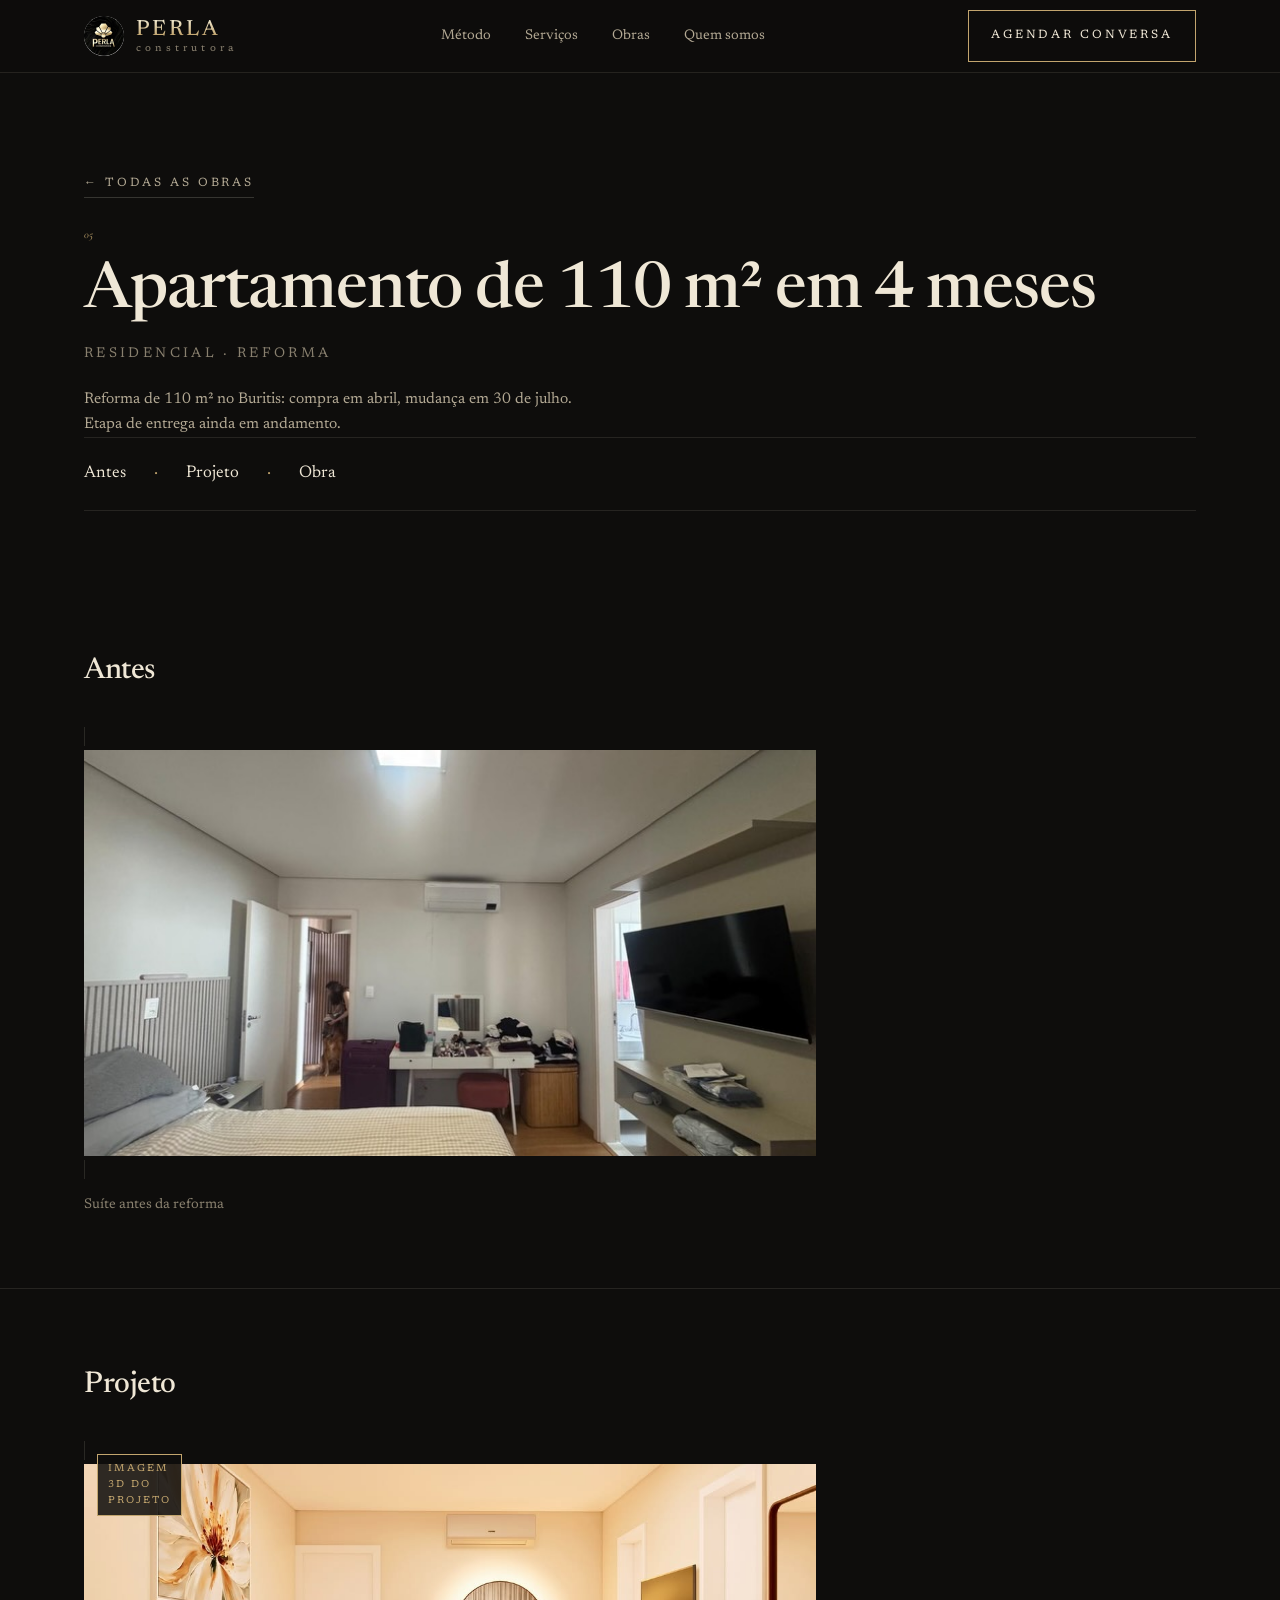
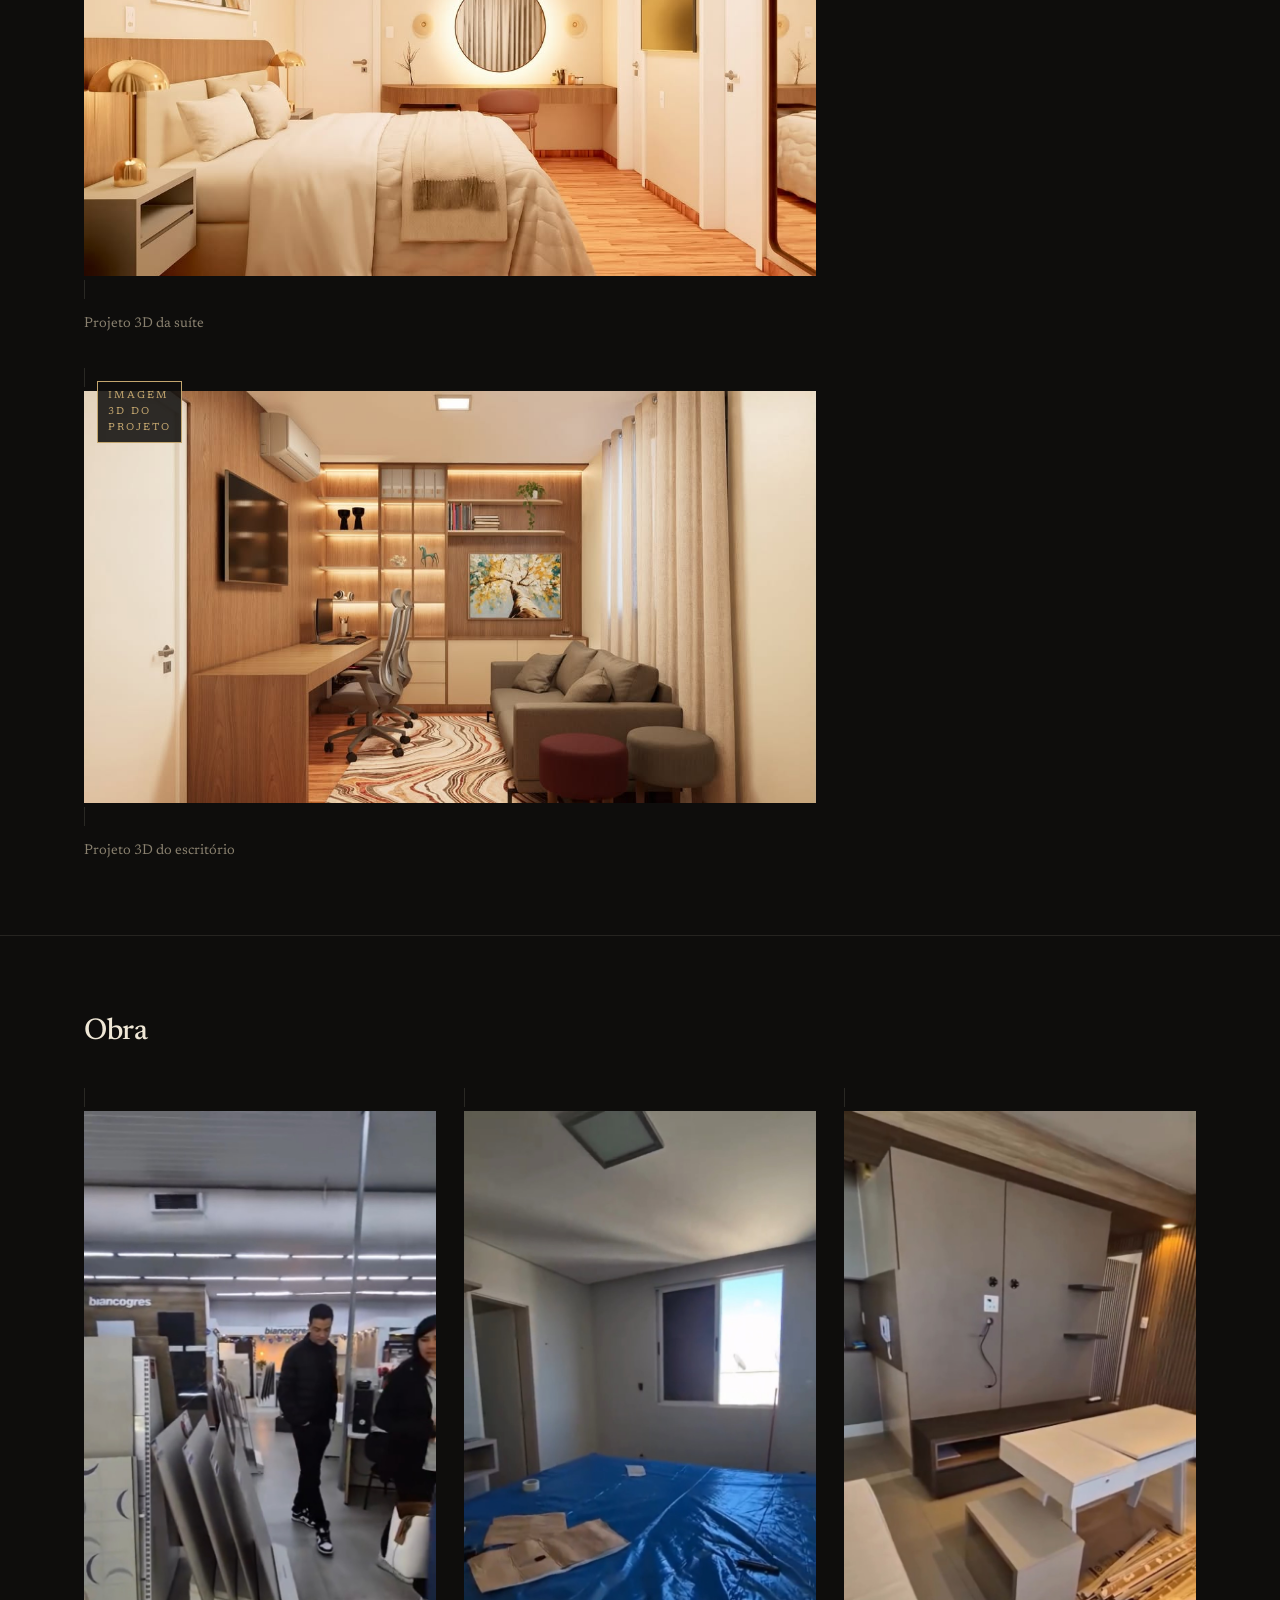
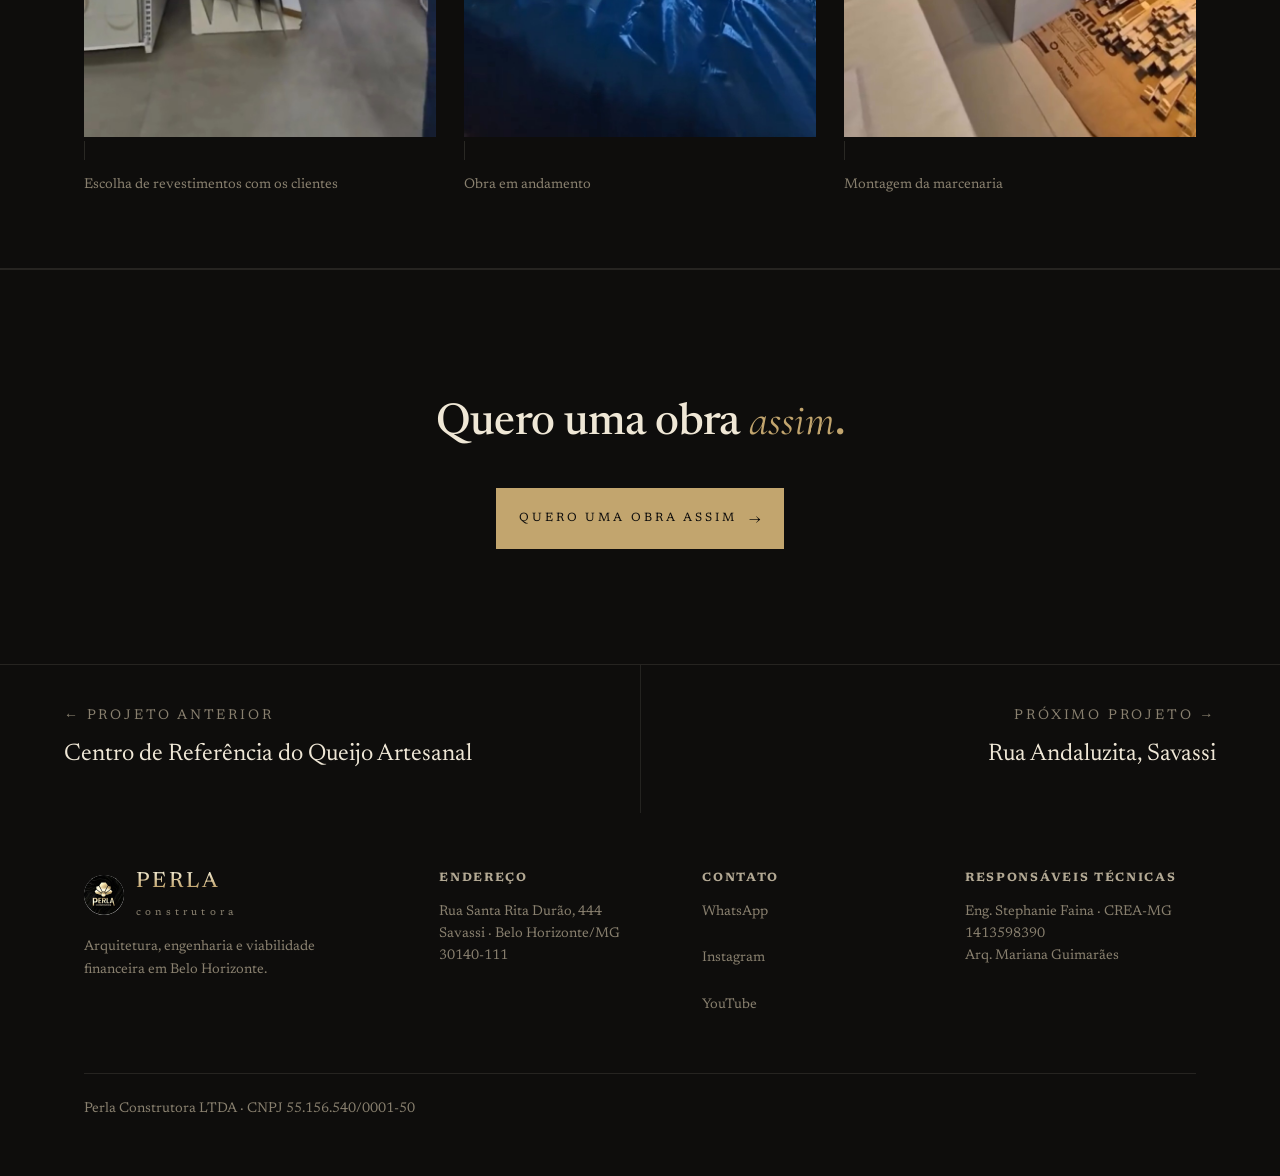
==== obras/apartamento-110m2-buritis/index.html @ 1880effd "Sincroniza páginas de projeto e correção de fotos com o repositório de desenvolvimento Espelho públi" ====
<!doctype html>
<html lang="pt-BR">
<head>
<meta charset="utf-8">
<meta name="viewport" content="width=device-width, initial-scale=1, viewport-fit=cover">
<meta name="robots" content="noindex, nofollow">
<title>Apartamento de 110 m² em 4 meses | Perla Construtora</title>
<meta name="description" content="Reforma de 110 m² no Buritis: compra em abril, mudança em 30 de julho. Etapa de entrega ainda em andamento.">
<meta name="theme-color" content="#0E0D0C">
<link rel="icon" type="image/png" sizes="32x32" href="../../assets/img/brand/favicon-32.png">
<link rel="apple-touch-icon" sizes="180x180" href="../../assets/img/brand/favicon-180.png">
<link rel="preconnect" href="https://fonts.googleapis.com">
<link rel="preconnect" href="https://fonts.gstatic.com" crossorigin>
<link rel="stylesheet" href="https://fonts.googleapis.com/css2?family=Cormorant+Garamond:ital,wght@1,400;1,500&family=Newsreader:ital,opsz,wght@0,6..72,400;0,6..72,500;0,6..72,600;1,6..72,400&display=swap">
<link rel="stylesheet" href="../../assets/css/obra.css">
</head>
<body>
<nav class="nav" aria-label="Principal">
  <div class="shell">
    <a href="../../index.html" class="wordmark" aria-label="Perla Construtora">
      <picture><source srcset="../../assets/img/brand/logo-perla-icon.webp" type="image/webp"><img src="../../assets/img/brand/logo-perla-icon.jpg" alt="Perla Construtora" width="40" height="40" loading="eager"></picture>
      <span class="txt"><b>PERLA</b><span class="sub">construtora</span></span>
    </a>
    <ul>
      <li><a href="../../index.html#metodo">Método</a></li>
      <li><a href="../../index.html#servicos">Serviços</a></li>
      <li><a href="../../index.html#obras">Obras</a></li>
      <li><a href="../../index.html#quem-somos">Quem somos</a></li>
    </ul>
    <a class="btn" href="https://wa.me/5531999203886" target="_blank" rel="noopener">Agendar conversa</a>
    <button class="nav-burger" type="button" aria-expanded="false" aria-controls="nav-mobile" aria-label="Abrir menu"><span></span><span></span><span></span></button>
  </div>
</nav>
<div class="nav-mobile" id="nav-mobile">
  <ul>
    <li><a href="../../index.html#metodo">Método</a></li>
    <li><a href="../../index.html#servicos">Serviços</a></li>
    <li><a href="../../index.html#obras">Obras</a></li>
    <li><a href="../../index.html#quem-somos">Quem somos</a></li>
  </ul>
  <a class="btn solid" href="https://wa.me/5531999203886" target="_blank" rel="noopener">Agendar conversa <span class="arr">→</span></a>
</div>

<header class="obra-topo">
  <div class="shell">
    <a class="link voltar" href="../../index.html#obras">← Todas as obras</a>
    <p class="label dim"><span class="it">05</span></p>
    <h1>Apartamento de 110 m² em 4 meses</h1>
    <span class="t">Residencial · Reforma</span>
    <p class="resumo">Reforma de 110 m² no Buritis: compra em abril, mudança em 30 de julho. Etapa de entrega ainda em andamento.</p>
  </div>
  <div class="shell">
    <nav class="timeline" aria-label="Etapas do projeto">
      <a href="#etapa-antes">Antes</a>
      <span class="dot">·</span>
      <a href="#etapa-projeto">Projeto</a>
      <span class="dot">·</span>
      <a href="#etapa-obra">Obra</a>
    </nav>
  </div>
</header>

<section class="etapa-bloco" id="etapa-antes" data-reveal>
      <div class="shell">
        <h2>Antes</h2>
        <div class="etapa-grid">
        <figure class="h" data-lightbox-index="0">
          <span class="frame"><img src="../../projetos/05-apartamento-110m2-buritis/01-antes-suite-antes-da-reforma.jpg" alt="Apartamento de 110 m² em 4 meses — Suíte antes da reforma" width="720" height="400" loading="lazy"></span>
          <figcaption>Suíte antes da reforma</figcaption>
        </figure>
        </div>
      </div>
    </section>

<section class="etapa-bloco" id="etapa-projeto" data-reveal>
      <div class="shell">
        <h2>Projeto</h2>
        <div class="etapa-grid">
        <figure class="h" data-lightbox-index="1">
          <span class="frame"><span class="selo-3d">Imagem 3D do projeto</span><img src="../../projetos/05-apartamento-110m2-buritis/02-projeto-projeto-3d-da-suite.jpg" alt="Apartamento de 110 m² em 4 meses — Projeto 3D da suíte" width="1080" height="608" loading="eager" fetchpriority="high"></span>
          <figcaption>Projeto 3D da suíte</figcaption>
        </figure>
        <figure class="h" data-lightbox-index="2">
          <span class="frame"><span class="selo-3d">Imagem 3D do projeto</span><img src="../../projetos/05-apartamento-110m2-buritis/03-projeto-projeto-3d-do-escritorio.jpg" alt="Apartamento de 110 m² em 4 meses — Projeto 3D do escritório" width="1080" height="608" loading="lazy"></span>
          <figcaption>Projeto 3D do escritório</figcaption>
        </figure>
        </div>
      </div>
    </section>

<section class="etapa-bloco" id="etapa-obra" data-reveal>
      <div class="shell">
        <h2>Obra</h2>
        <div class="etapa-grid">
        <figure class="v" data-lightbox-index="3">
          <span class="frame"><img src="../../projetos/05-apartamento-110m2-buritis/04-obra-escolha-de-revestimentos-com-os-clientes.jpg" alt="Apartamento de 110 m² em 4 meses — Escolha de revestimentos com os clientes" width="720" height="1280" loading="lazy"></span>
          <figcaption>Escolha de revestimentos com os clientes</figcaption>
        </figure>
        <figure class="v" data-lightbox-index="4">
          <span class="frame"><img src="../../projetos/05-apartamento-110m2-buritis/05-obra-obra-em-andamento.jpg" alt="Apartamento de 110 m² em 4 meses — Obra em andamento" width="720" height="1280" loading="lazy"></span>
          <figcaption>Obra em andamento</figcaption>
        </figure>
        <figure class="v" data-lightbox-index="5">
          <span class="frame"><img src="../../projetos/05-apartamento-110m2-buritis/06-obra-montagem-da-marcenaria.jpg" alt="Apartamento de 110 m² em 4 meses — Montagem da marcenaria" width="720" height="1280" loading="lazy"></span>
          <figcaption>Montagem da marcenaria</figcaption>
        </figure>
        </div>
      </div>
    </section>

<section class="obra-cta">
  <div class="shell" data-reveal>
    <h2>Quero uma obra <span class="it">assim</span><span class="dot">.</span></h2>
    <a class="btn solid" href="https://wa.me/5531999203886" target="_blank" rel="noopener">Quero uma obra assim <span class="arr">→</span></a>
  </div>
</section>

<nav class="obra-prox" aria-label="Outros projetos">
  <a href="../centro-referencia-queijo-artesanal/index.html"><span class="lbl">← Projeto anterior</span><span class="tt">Centro de Referência do Queijo Artesanal</span></a>
  <a href="../rua-andaluzita-savassi/index.html"><span class="lbl">Próximo projeto →</span><span class="tt">Rua Andaluzita, Savassi</span></a>
</nav>

<footer>
  <div class="shell">
    <div><a href="../../index.html" class="wordmark"><picture><source srcset="../../assets/img/brand/logo-perla-icon.webp" type="image/webp"><img src="../../assets/img/brand/logo-perla-icon.jpg" alt="Perla Construtora" width="40" height="40" loading="lazy"></picture><span class="txt"><b>PERLA</b><span class="sub">construtora</span></span></a><p style="margin-top:18px;max-width:30ch">Arquitetura, engenharia e viabilidade financeira em Belo Horizonte.</p></div>
    <div><b>Endereço</b>Rua Santa Rita Durão, 444<br>Savassi · Belo Horizonte/MG<br>30140-111</div>
    <div><b>Contato</b><a href="https://wa.me/5531999203886" target="_blank" rel="noopener">WhatsApp</a><br><a href="https://www.instagram.com/perlaconstrutora/" target="_blank" rel="noopener">Instagram</a><br><a href="https://youtube.com/@perlaconstrutora" target="_blank" rel="noopener">YouTube</a></div>
    <div><b>Responsáveis técnicas</b>Eng. Stephanie Faina · CREA-MG 1413598390<br>Arq. Mariana Guimarães</div>
    <div class="legal"><span>Perla Construtora LTDA · CNPJ 55.156.540/0001-50</span></div>
  </div>
</footer>

<div class="lightbox" id="lightbox" role="dialog" aria-modal="true" aria-label="Galeria em tela cheia">
  <button class="fechar" type="button" aria-label="Fechar">✕</button>
  <button class="seta prev" type="button" aria-label="Foto anterior">‹</button>
  <figure>
    <img id="lightbox-img" alt="">
    <figcaption id="lightbox-caption"><span id="lightbox-legenda"></span><span class="etapa" id="lightbox-etapa"></span></figcaption>
  </figure>
  <button class="seta next" type="button" aria-label="Próxima foto">›</button>
  <div class="contador" id="lightbox-contador"></div>
</div>

<script id="fotos-data" type="application/json">[{"src":"../../projetos/05-apartamento-110m2-buritis/01-antes-suite-antes-da-reforma.jpg","legenda":"Suíte antes da reforma","etapa":"Antes"},{"src":"../../projetos/05-apartamento-110m2-buritis/02-projeto-projeto-3d-da-suite.jpg","legenda":"Projeto 3D da suíte","etapa":"Projeto"},{"src":"../../projetos/05-apartamento-110m2-buritis/03-projeto-projeto-3d-do-escritorio.jpg","legenda":"Projeto 3D do escritório","etapa":"Projeto"},{"src":"../../projetos/05-apartamento-110m2-buritis/04-obra-escolha-de-revestimentos-com-os-clientes.jpg","legenda":"Escolha de revestimentos com os clientes","etapa":"Obra"},{"src":"../../projetos/05-apartamento-110m2-buritis/05-obra-obra-em-andamento.jpg","legenda":"Obra em andamento","etapa":"Obra"},{"src":"../../projetos/05-apartamento-110m2-buritis/06-obra-montagem-da-marcenaria.jpg","legenda":"Montagem da marcenaria","etapa":"Obra"}]</script>
<script>
// Revelação ao rolar — mesmo mecanismo do index.html
if (window.matchMedia('(prefers-reduced-motion: no-preference)').matches && 'IntersectionObserver' in window) {
  var io = new IntersectionObserver(function (entries) {
    entries.forEach(function (entry) {
      if (entry.isIntersecting) { entry.target.classList.add('in'); io.unobserve(entry.target); }
    });
  }, { threshold: 0.1, rootMargin: '0px 0px -8% 0px' });
  document.querySelectorAll('[data-reveal]').forEach(function (el) { io.observe(el); });
} else {
  document.querySelectorAll('[data-reveal]').forEach(function (el) { el.classList.add('in'); });
}
</script>
<script>
// Menu mobile — idêntico ao index.html
(function () {
  var burger = document.querySelector('.nav-burger');
  var panel = document.getElementById('nav-mobile');
  if (!burger || !panel) return;
  function close() { burger.setAttribute('aria-expanded', 'false'); panel.classList.remove('open'); document.body.classList.remove('nav-open'); }
  function open() { burger.setAttribute('aria-expanded', 'true'); panel.classList.add('open'); document.body.classList.add('nav-open'); }
  burger.addEventListener('click', function () { if (panel.classList.contains('open')) close(); else open(); });
  panel.querySelectorAll('a').forEach(function (a) { a.addEventListener('click', close); });
  document.addEventListener('keydown', function (e) { if (e.key === 'Escape') close(); });
  document.addEventListener('click', function (e) { if (panel.classList.contains('open') && !panel.contains(e.target) && e.target !== burger && !burger.contains(e.target)) close(); });
  window.addEventListener('resize', function () { if (window.innerWidth > 900) close(); });
})();
</script>
<script>
// Lightbox — tela cheia, setas + teclado, Esc fecha, contador "n / total", legenda e etapa.
(function () {
  var fotos = JSON.parse(document.getElementById('fotos-data').textContent);
  var lb = document.getElementById('lightbox');
  var img = document.getElementById('lightbox-img');
  var legenda = document.getElementById('lightbox-legenda');
  var etapaEl = document.getElementById('lightbox-etapa');
  var contador = document.getElementById('lightbox-contador');
  var atual = 0;

  function mostrar(i) {
    atual = (i + fotos.length) % fotos.length;
    var f = fotos[atual];
    img.src = f.src;
    img.alt = f.legenda;
    legenda.textContent = f.legenda;
    etapaEl.textContent = f.etapa;
    contador.textContent = (atual + 1) + ' / ' + fotos.length;
  }
  function abrir(i) { mostrar(i); lb.classList.add('open'); document.body.classList.add('nav-open'); }
  function fechar() { lb.classList.remove('open'); document.body.classList.remove('nav-open'); }

  document.querySelectorAll('[data-lightbox-index]').forEach(function (fig) {
    fig.querySelector('img').addEventListener('click', function () {
      abrir(parseInt(fig.getAttribute('data-lightbox-index'), 10));
    });
  });
  lb.querySelector('.fechar').addEventListener('click', fechar);
  lb.querySelector('.prev').addEventListener('click', function () { mostrar(atual - 1); });
  lb.querySelector('.next').addEventListener('click', function () { mostrar(atual + 1); });
  lb.addEventListener('click', function (e) { if (e.target === lb) fechar(); });
  document.addEventListener('keydown', function (e) {
    if (!lb.classList.contains('open')) return;
    if (e.key === 'Escape') fechar();
    if (e.key === 'ArrowLeft') mostrar(atual - 1);
    if (e.key === 'ArrowRight') mostrar(atual + 1);
  });
})();
</script>
</body>
</html>
---- assets/css/obra.css ----
/* ============ SISTEMA PERLA · páginas de projeto (/obras/{slug}) ============ */
/* Tokens e nav/footer/botão são os mesmos do index.html — copiados aqui porque o site não usa
   build step nem CSS compartilhado por import; qualquer mudança de marca no index.html precisa
   ser replicada aqui manualmente (ver CLAUDE.md / PROGRESS.md). */
:root{
  color-scheme: dark;
  --onix:#0E0D0C; --onix-2:#141210;
  --perola:#EFE7D6; --perola-2:#B3A994; --perola-3:#89806F;
  --ouro:#C2A56E; --ouro-deep:#9C8A5E;
  --linha:rgba(239,231,214,.10); --linha-2:rgba(239,231,214,.18);
  --display:"Newsreader", "Iowan Old Style", Georgia, serif;
  --num:"Cormorant Garamond", "Iowan Old Style", Georgia, serif;
  --gutter:clamp(20px,5vw,72px);
  --max:1240px;
  --fs-support:15.5px;
  --fs-meta:14px;
}
*{box-sizing:border-box}
html{scroll-behavior:smooth}
body{margin:0;background:var(--onix);color:var(--perola);font-family:var(--display);font-size:17px;line-height:1.6;-webkit-font-smoothing:antialiased;text-rendering:optimizeLegibility}
a{color:inherit;text-decoration:none}
p{margin:0}
h1,h2,h3{margin:0;font-weight:500;text-wrap:balance;letter-spacing:-.015em}
img{max-width:100%;display:block}
.shell{max-width:var(--max);margin:0 auto;padding-inline:var(--gutter)}
.label{font-size:11px;letter-spacing:.32em;text-transform:uppercase;color:var(--perola);font-weight:500}
.label.dim{color:var(--perola-3)}
.it{font-family:var(--num);font-style:italic;font-weight:400;color:var(--ouro);letter-spacing:0}
.dot{color:var(--ouro)}
:focus-visible{outline:1px solid var(--ouro);outline-offset:4px}

/* ============ NAV (idêntico ao index.html) ============ */
.nav{position:sticky;top:env(safe-area-inset-top,0px);z-index:10;background:rgba(14,13,12,.82);backdrop-filter:blur(10px);-webkit-backdrop-filter:blur(10px);border-bottom:1px solid var(--linha)}
.nav .shell{display:flex;align-items:center;justify-content:space-between;gap:24px;height:72px}
.wordmark{display:flex;align-items:center;gap:12px}
.wordmark img{width:40px;height:40px;border-radius:50%;flex:0 0 auto;object-fit:cover}
.wordmark .txt{display:grid;line-height:1;gap:3px}
.wordmark b{font-weight:500;font-size:22px;letter-spacing:.14em;background:linear-gradient(180deg,#F3ECD4,var(--ouro) 75%,var(--ouro-deep));-webkit-background-clip:text;background-clip:text;color:transparent}
.wordmark .sub{font-size:10px;letter-spacing:.42em;color:var(--perola-3);text-transform:lowercase}
.nav ul{display:flex;gap:34px;list-style:none;margin:0;padding:0;font-size:14px;color:var(--perola-2)}
.nav ul a{transition:color .3s ease}
.nav ul a:hover{color:var(--perola)}
.btn{display:inline-flex;align-items:center;gap:12px;font-size:12px;letter-spacing:.24em;text-transform:uppercase;padding:15px 22px;border:1px solid var(--ouro);color:var(--perola);transition:background .35s ease,color .35s ease}
.btn:hover{background:var(--ouro);color:var(--onix)}
.btn.solid{background:var(--ouro);color:var(--onix)}
.btn.solid:hover{background:var(--perola)}
.btn .arr{font-family:var(--num);font-style:italic;font-size:18px;letter-spacing:0;text-transform:none}
.link{font-size:12px;letter-spacing:.24em;text-transform:uppercase;color:var(--perola-2);border-bottom:1px solid var(--linha-2);padding-bottom:4px;transition:color .3s ease,border-color .3s ease}
.link:hover{color:var(--perola);border-color:var(--ouro)}
.nav-burger{display:none;flex-direction:column;justify-content:center;align-items:center;gap:5px;width:40px;height:40px;padding:0;margin:0;background:none;border:0;cursor:pointer;flex:0 0 auto}
.nav-burger span{display:block;width:20px;height:1.5px;background:var(--perola);transition:transform .3s cubic-bezier(.2,.7,.1,1),opacity .25s ease}
.nav-burger[aria-expanded="true"] span:nth-child(1){transform:translateY(6.5px) rotate(45deg)}
.nav-burger[aria-expanded="true"] span:nth-child(2){opacity:0}
.nav-burger[aria-expanded="true"] span:nth-child(3){transform:translateY(-6.5px) rotate(-45deg)}
.nav-mobile{display:none;position:fixed;left:0;right:0;top:73px;bottom:0;z-index:9;background:rgba(14,13,12,.98);backdrop-filter:blur(14px);-webkit-backdrop-filter:blur(14px);padding:8px var(--gutter) 32px;overflow-y:auto}
.nav-mobile.open{display:block}
.nav-mobile ul{display:block;list-style:none;margin:0;padding:0}
.nav-mobile li{border-bottom:1px solid var(--linha)}
.nav-mobile ul a{display:block;padding:20px 2px;font-family:var(--display);font-size:clamp(22px,6vw,28px);color:var(--perola)}
.nav-mobile .btn{margin-top:28px;justify-content:center;width:100%}
body.nav-open{overflow:hidden}
@media (max-width:900px){.nav>.shell>ul,.nav>.shell>.btn{display:none}.nav-burger{display:flex}}
@media (max-width:480px){.nav .btn{padding:11px 14px;font-size:10px;letter-spacing:.18em}}

/* ============ TOPO DO PROJETO ============ */
.obra-topo{padding-block:clamp(48px,8vw,96px) clamp(40px,6vw,64px)}
.obra-topo .voltar{display:inline-flex;align-items:center;gap:8px;margin-bottom:28px}
.obra-topo h1{font-size:clamp(34px,5.4vw,64px);line-height:1.04;margin-top:14px}
.obra-topo .t{display:block;margin-top:18px;font-size:var(--fs-meta);letter-spacing:.24em;text-transform:uppercase;color:var(--perola-3)}
.obra-topo .resumo{margin-top:22px;max-width:56ch;color:var(--perola-2);font-size:var(--fs-support)}

/* ============ LINHA DO TEMPO ============ */
.timeline{display:flex;flex-wrap:wrap;gap:10px 28px;padding-block:22px;border-block:1px solid var(--linha)}
.timeline button{background:none;border:0;padding:0;margin:0;cursor:pointer;font-family:var(--display);color:var(--perola-3);font-size:15px;display:inline-flex;align-items:center;gap:8px;transition:color .3s ease}
.timeline button::before{content:"";width:6px;height:6px;border-radius:50%;background:currentColor;opacity:.55}
.timeline button:hover{color:var(--ouro)}

/* ============ GALERIA POR ETAPA ============ */
.etapa-bloco{padding-block:clamp(40px,6vw,72px);border-bottom:1px solid var(--linha);scroll-margin-top:96px}
.etapa-bloco:last-of-type{border-bottom:0}
.etapa-bloco h2{font-size:clamp(22px,2.6vw,30px);margin-bottom:28px}
.etapa-grid{display:grid;grid-template-columns:repeat(3,1fr);gap:clamp(16px,2.4vw,28px)}
.etapa-grid figure{margin:0;grid-column:span 3}
.etapa-grid figure.v{grid-column:span 1}
.etapa-grid figure.h{grid-column:span 2}
@media (max-width:720px){.etapa-grid figure.v,.etapa-grid figure.h{grid-column:span 3}}
.etapa-grid .frame{position:relative;background:var(--onix-2);border:1px solid var(--linha)}
.etapa-grid img{width:100%;height:auto;cursor:zoom-in}
.etapa-grid figcaption{margin-top:10px;font-size:var(--fs-meta);color:var(--perola-3)}
.selo-3d{position:absolute;top:12px;left:12px;z-index:2;background:rgba(14,13,12,.86);border:1px solid var(--ouro);color:var(--ouro);font-size:10px;letter-spacing:.2em;text-transform:uppercase;padding:6px 10px}

/* Rua Andaluzita e qualquer etapa cujas fotos sejam pequenas (frame de vídeo, <=480px de largura):
   grade de miniaturas densa, nunca em destaque largo — regra explícita da especificação. */
.etapa-grid.mini{grid-template-columns:repeat(auto-fill,minmax(140px,1fr))}
.etapa-grid.mini figure{grid-column:span 1 !important}

/* ============ CTA FINAL ============ */
.obra-cta{padding-block:clamp(64px,9vw,120px);text-align:center;border-top:1px solid var(--linha)}
.obra-cta h2{font-size:clamp(28px,4vw,44px)}
.obra-cta .btn{margin-top:28px}

/* ============ NAV PROJETO ANTERIOR / PRÓXIMO ============ */
.obra-prox{display:grid;grid-template-columns:1fr 1fr;border-top:1px solid var(--linha)}
.obra-prox a{padding:clamp(24px,4vw,40px) var(--gutter);transition:background .3s ease}
.obra-prox a:hover{background:var(--onix-2)}
.obra-prox a:last-child{text-align:right;border-left:1px solid var(--linha)}
.obra-prox .lbl{display:block;font-size:var(--fs-meta);letter-spacing:.2em;text-transform:uppercase;color:var(--perola-3);margin-bottom:8px}
.obra-prox .tt{font-size:clamp(18px,2.4vw,24px)}
@media (max-width:600px){.obra-prox{grid-template-columns:1fr}.obra-prox a:last-child{border-left:0;border-top:1px solid var(--linha);text-align:left}}

/* ============ LIGHTBOX ============ */
.lightbox{position:fixed;inset:0;z-index:50;display:none;background:rgba(14,13,12,.97);backdrop-filter:blur(6px)}
.lightbox.open{display:flex;align-items:center;justify-content:center}
.lightbox figure{margin:0;max-width:min(94vw,1100px);max-height:88vh;text-align:center}
.lightbox img{max-width:100%;max-height:78vh;width:auto;height:auto;margin:0 auto;object-fit:contain}
.lightbox figcaption{margin-top:14px;color:var(--perola-2);font-size:var(--fs-support)}
.lightbox figcaption .etapa{color:var(--perola-3);text-transform:uppercase;letter-spacing:.2em;font-size:var(--fs-meta);display:block;margin-top:4px}
.lightbox .fechar,.lightbox .seta{position:absolute;background:none;border:0;color:var(--perola);cursor:pointer;padding:14px;font-family:var(--num);font-style:italic}
.lightbox .fechar{top:8px;right:8px;font-size:28px}
.lightbox .seta{top:50%;transform:translateY(-50%);font-size:40px}
.lightbox .seta.prev{left:4px}
.lightbox .seta.next{right:4px}
.lightbox .contador{position:absolute;bottom:18px;left:50%;transform:translateX(-50%);font-size:var(--fs-meta);color:var(--perola-3);letter-spacing:.1em}
@media (max-width:600px){.lightbox .seta{font-size:30px;padding:10px}}

/* ============ RODAPÉ (idêntico ao index.html) ============ */
footer{padding-block:56px}
footer .shell{display:grid;grid-template-columns:1.4fr 1fr 1fr 1fr;gap:32px;font-size:var(--fs-meta);color:var(--perola-3)}
footer b{display:block;color:var(--perola-2);font-size:12px;letter-spacing:.14em;text-transform:uppercase;margin-bottom:12px}
footer a{display:block;margin-top:2px;transition:color .3s ease}
footer a:hover{color:var(--perola)}
footer .legal{grid-column:1/-1;display:flex;justify-content:space-between;flex-wrap:wrap;gap:8px;margin-top:24px;padding-top:24px;border-top:1px solid var(--linha)}
@media (max-width:820px){footer .shell{grid-template-columns:1fr 1fr}}
@media (max-width:480px){footer .shell{grid-template-columns:1fr}}

/* reveal ao rolar — mesmo mecanismo do index.html */
[data-reveal]{opacity:0;transform:translateY(18px);transition:opacity .7s cubic-bezier(.2,.7,.1,1),transform .7s cubic-bezier(.2,.7,.1,1)}
[data-reveal].in{opacity:1;transform:none}
@media (prefers-reduced-motion:reduce){[data-reveal]{opacity:1;transform:none;transition:none}}
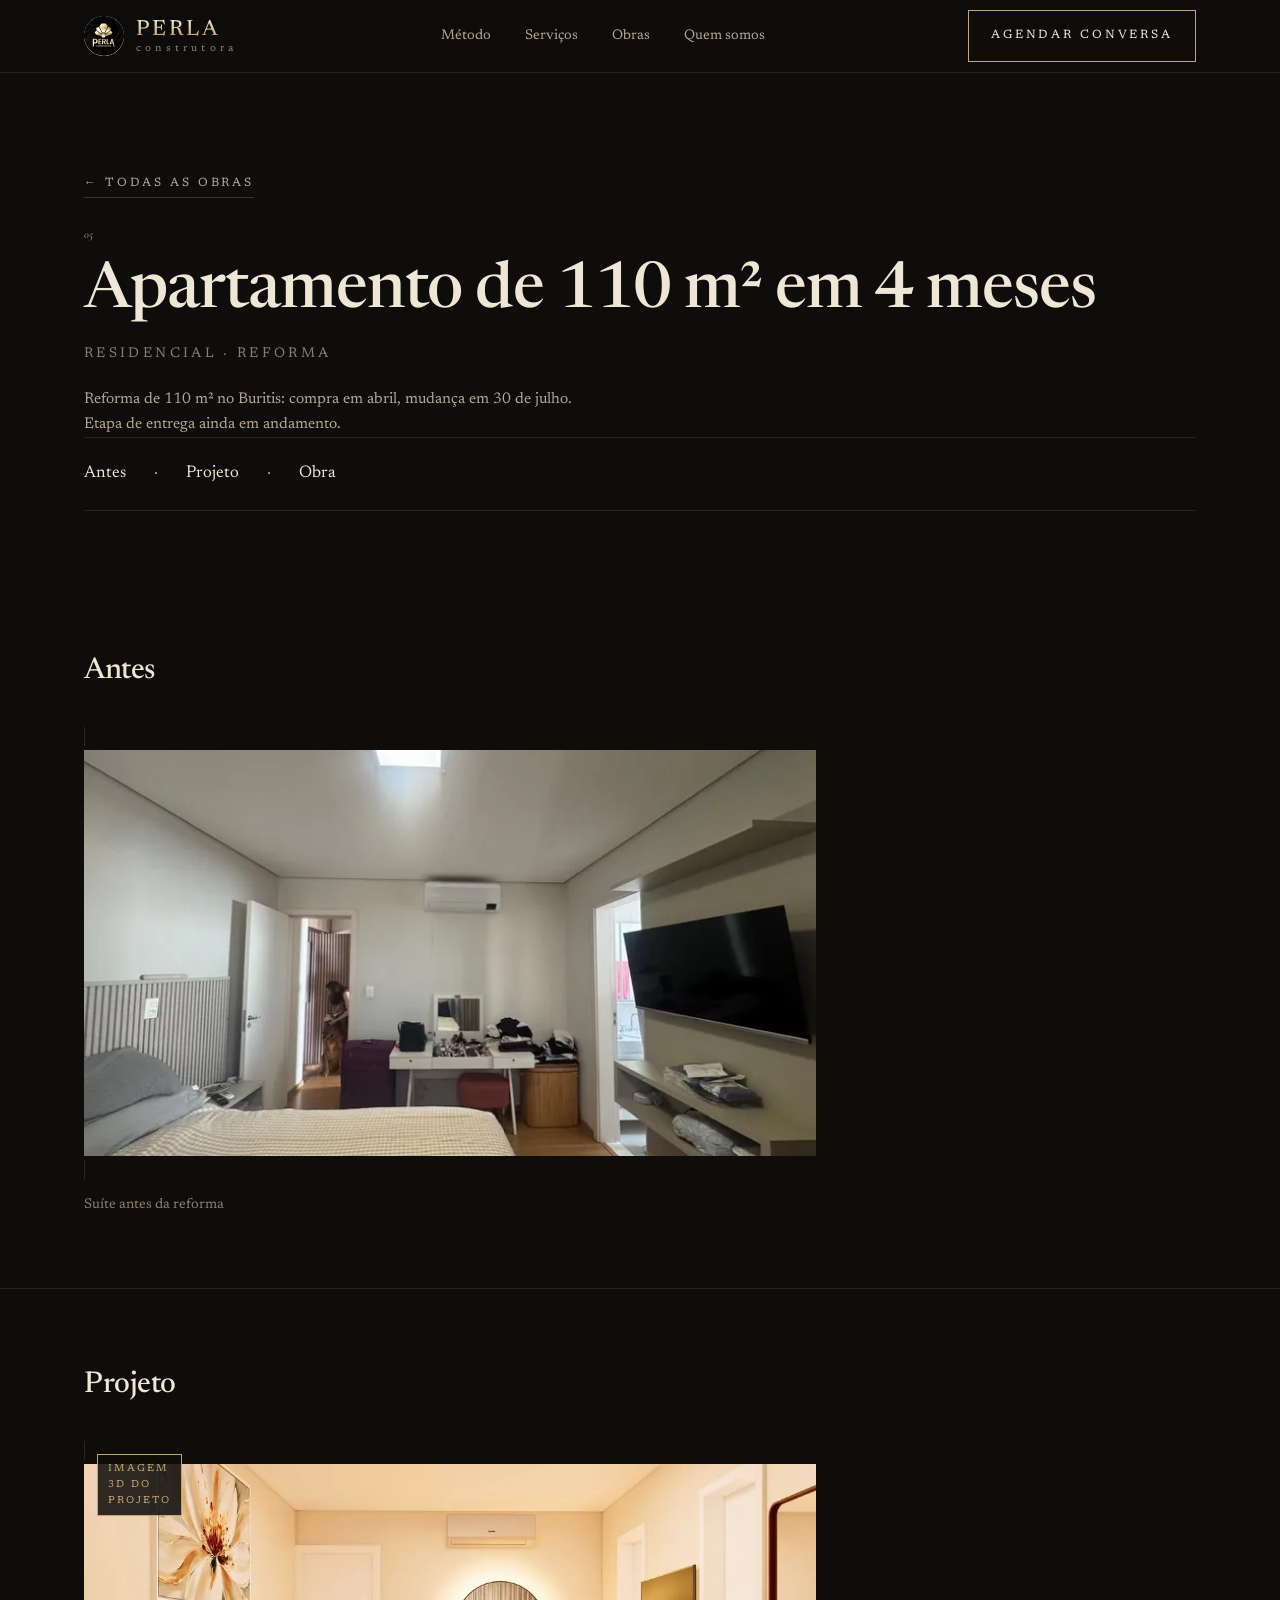
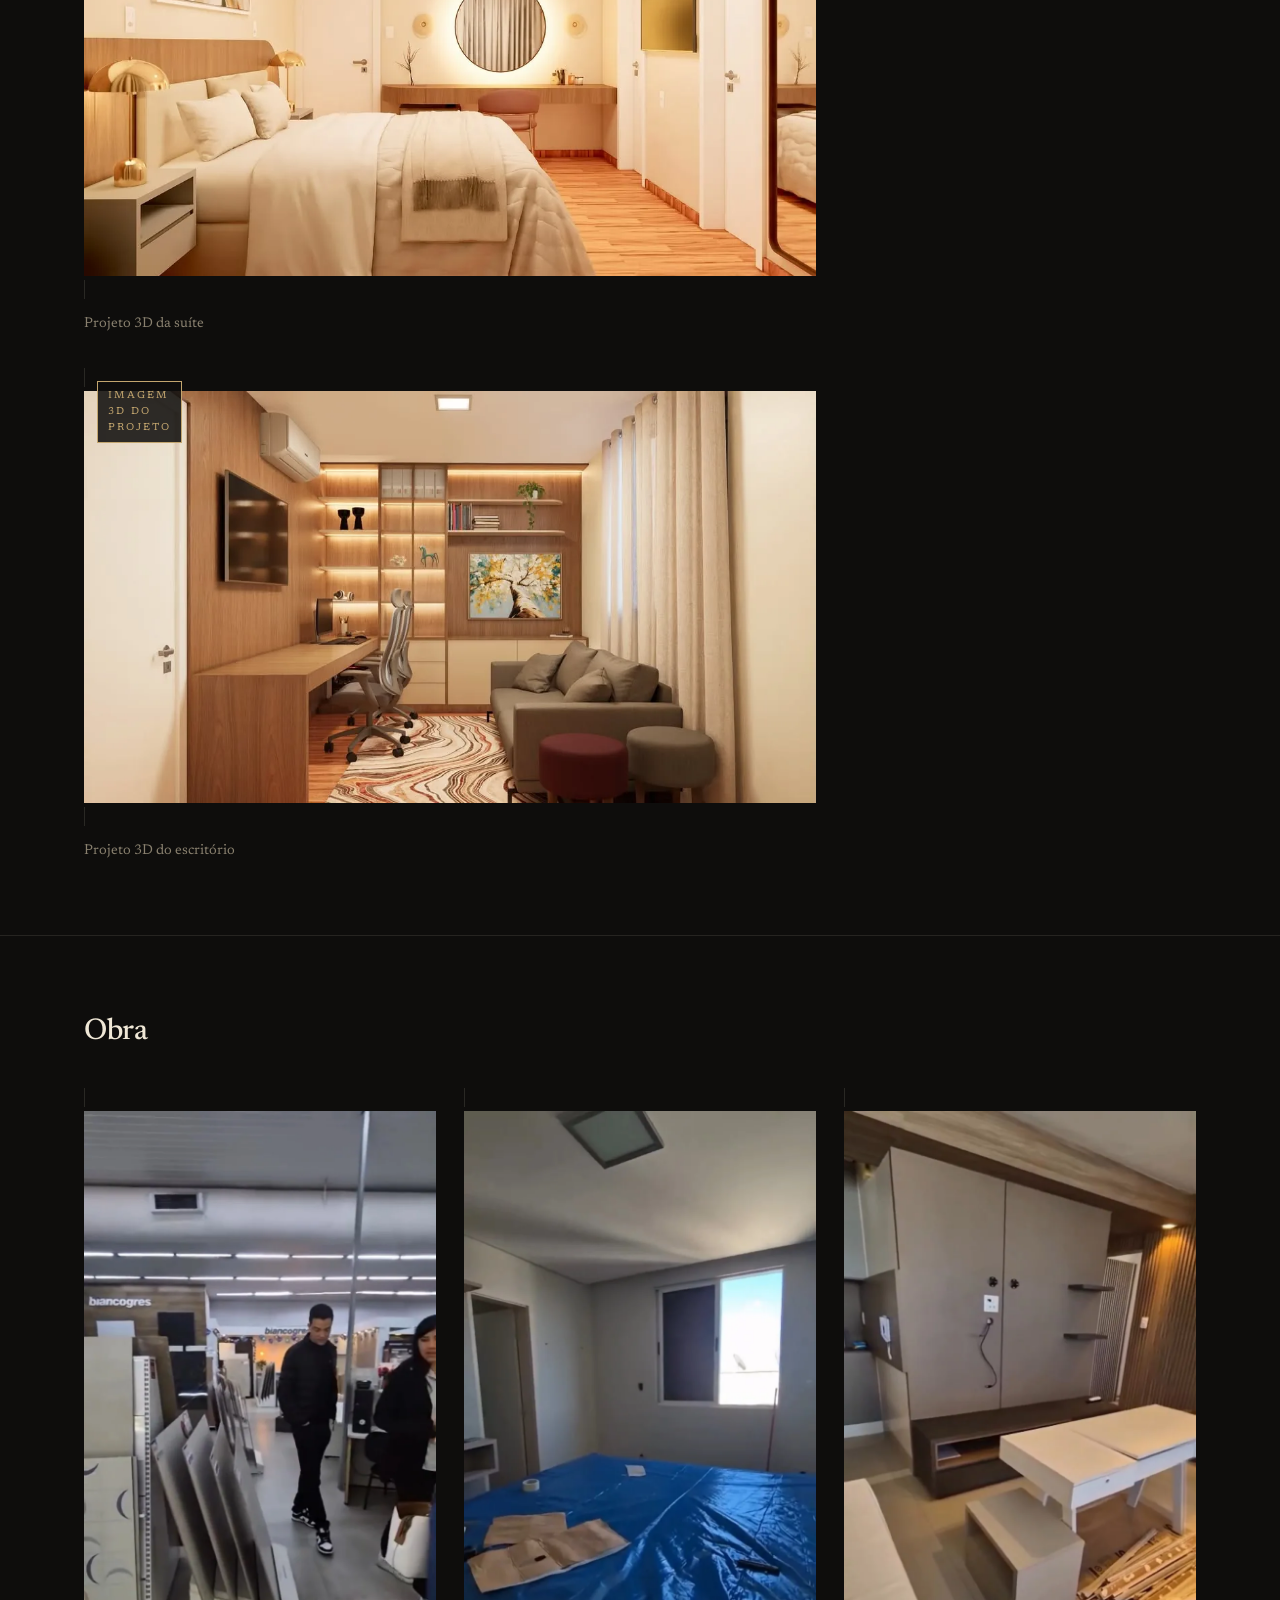
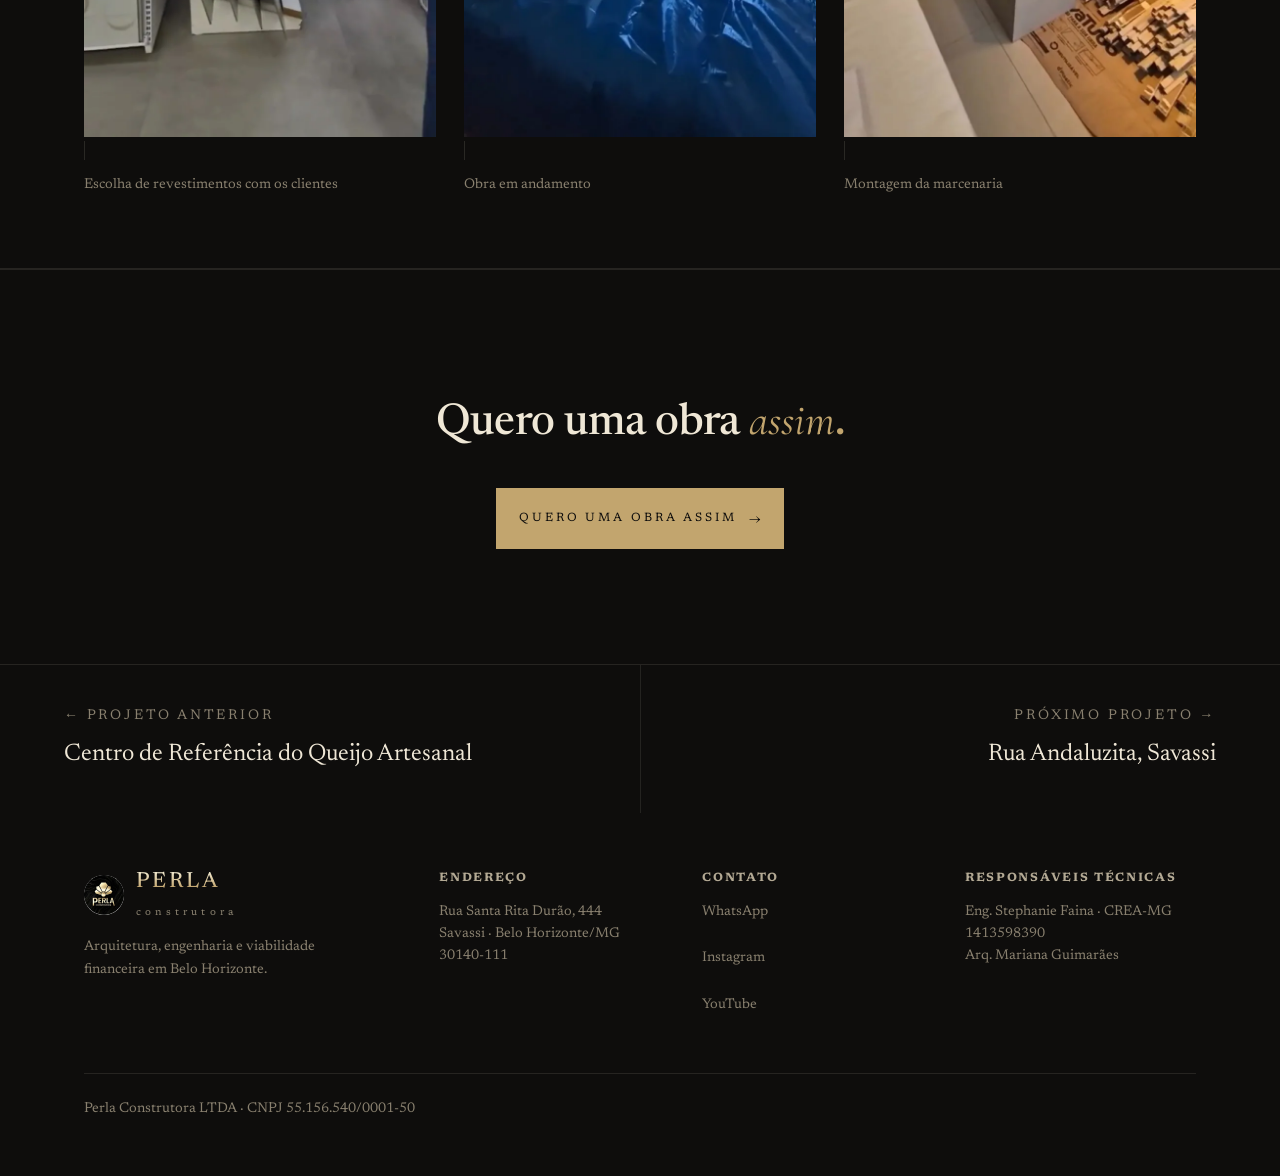
==== commit feb27bb9: "Sincroniza correções de bug, WebP e hardening com o repositório de desenvolvimento Espelho público a" ====
--- a/obras/apartamento-110m2-buritis/index.html
+++ b/obras/apartamento-110m2-buritis/index.html
@@ -65,7 +65,7 @@
         <h2>Antes</h2>
         <div class="etapa-grid">
         <figure class="h" data-lightbox-index="0">
-          <span class="frame"><img src="../../projetos/05-apartamento-110m2-buritis/01-antes-suite-antes-da-reforma.jpg" alt="Apartamento de 110 m² em 4 meses — Suíte antes da reforma" width="720" height="400" loading="lazy"></span>
+          <span class="frame"><picture><source srcset="../../projetos/05-apartamento-110m2-buritis/01-antes-suite-antes-da-reforma.webp" type="image/webp"><img src="../../projetos/05-apartamento-110m2-buritis/01-antes-suite-antes-da-reforma.jpg" alt="Apartamento de 110 m² em 4 meses — Suíte antes da reforma" width="720" height="400" loading="lazy"></picture></span>
           <figcaption>Suíte antes da reforma</figcaption>
         </figure>
         </div>
@@ -77,11 +77,11 @@
         <h2>Projeto</h2>
         <div class="etapa-grid">
         <figure class="h" data-lightbox-index="1">
-          <span class="frame"><span class="selo-3d">Imagem 3D do projeto</span><img src="../../projetos/05-apartamento-110m2-buritis/02-projeto-projeto-3d-da-suite.jpg" alt="Apartamento de 110 m² em 4 meses — Projeto 3D da suíte" width="1080" height="608" loading="eager" fetchpriority="high"></span>
+          <span class="frame"><span class="selo-3d">Imagem 3D do projeto</span><picture><source srcset="../../projetos/05-apartamento-110m2-buritis/02-projeto-projeto-3d-da-suite.webp" type="image/webp"><img src="../../projetos/05-apartamento-110m2-buritis/02-projeto-projeto-3d-da-suite.jpg" alt="Apartamento de 110 m² em 4 meses — Projeto 3D da suíte" width="1080" height="608" loading="eager" fetchpriority="high"></picture></span>
           <figcaption>Projeto 3D da suíte</figcaption>
         </figure>
         <figure class="h" data-lightbox-index="2">
-          <span class="frame"><span class="selo-3d">Imagem 3D do projeto</span><img src="../../projetos/05-apartamento-110m2-buritis/03-projeto-projeto-3d-do-escritorio.jpg" alt="Apartamento de 110 m² em 4 meses — Projeto 3D do escritório" width="1080" height="608" loading="lazy"></span>
+          <span class="frame"><span class="selo-3d">Imagem 3D do projeto</span><picture><source srcset="../../projetos/05-apartamento-110m2-buritis/03-projeto-projeto-3d-do-escritorio.webp" type="image/webp"><img src="../../projetos/05-apartamento-110m2-buritis/03-projeto-projeto-3d-do-escritorio.jpg" alt="Apartamento de 110 m² em 4 meses — Projeto 3D do escritório" width="1080" height="608" loading="lazy"></picture></span>
           <figcaption>Projeto 3D do escritório</figcaption>
         </figure>
         </div>
@@ -93,15 +93,15 @@
         <h2>Obra</h2>
         <div class="etapa-grid">
         <figure class="v" data-lightbox-index="3">
-          <span class="frame"><img src="../../projetos/05-apartamento-110m2-buritis/04-obra-escolha-de-revestimentos-com-os-clientes.jpg" alt="Apartamento de 110 m² em 4 meses — Escolha de revestimentos com os clientes" width="720" height="1280" loading="lazy"></span>
+          <span class="frame"><picture><source srcset="../../projetos/05-apartamento-110m2-buritis/04-obra-escolha-de-revestimentos-com-os-clientes.webp" type="image/webp"><img src="../../projetos/05-apartamento-110m2-buritis/04-obra-escolha-de-revestimentos-com-os-clientes.jpg" alt="Apartamento de 110 m² em 4 meses — Escolha de revestimentos com os clientes" width="720" height="1280" loading="lazy"></picture></span>
           <figcaption>Escolha de revestimentos com os clientes</figcaption>
         </figure>
         <figure class="v" data-lightbox-index="4">
-          <span class="frame"><img src="../../projetos/05-apartamento-110m2-buritis/05-obra-obra-em-andamento.jpg" alt="Apartamento de 110 m² em 4 meses — Obra em andamento" width="720" height="1280" loading="lazy"></span>
+          <span class="frame"><picture><source srcset="../../projetos/05-apartamento-110m2-buritis/05-obra-obra-em-andamento.webp" type="image/webp"><img src="../../projetos/05-apartamento-110m2-buritis/05-obra-obra-em-andamento.jpg" alt="Apartamento de 110 m² em 4 meses — Obra em andamento" width="720" height="1280" loading="lazy"></picture></span>
           <figcaption>Obra em andamento</figcaption>
         </figure>
         <figure class="v" data-lightbox-index="5">
-          <span class="frame"><img src="../../projetos/05-apartamento-110m2-buritis/06-obra-montagem-da-marcenaria.jpg" alt="Apartamento de 110 m² em 4 meses — Montagem da marcenaria" width="720" height="1280" loading="lazy"></span>
+          <span class="frame"><picture><source srcset="../../projetos/05-apartamento-110m2-buritis/06-obra-montagem-da-marcenaria.webp" type="image/webp"><img src="../../projetos/05-apartamento-110m2-buritis/06-obra-montagem-da-marcenaria.jpg" alt="Apartamento de 110 m² em 4 meses — Montagem da marcenaria" width="720" height="1280" loading="lazy"></picture></span>
           <figcaption>Montagem da marcenaria</figcaption>
         </figure>
         </div>
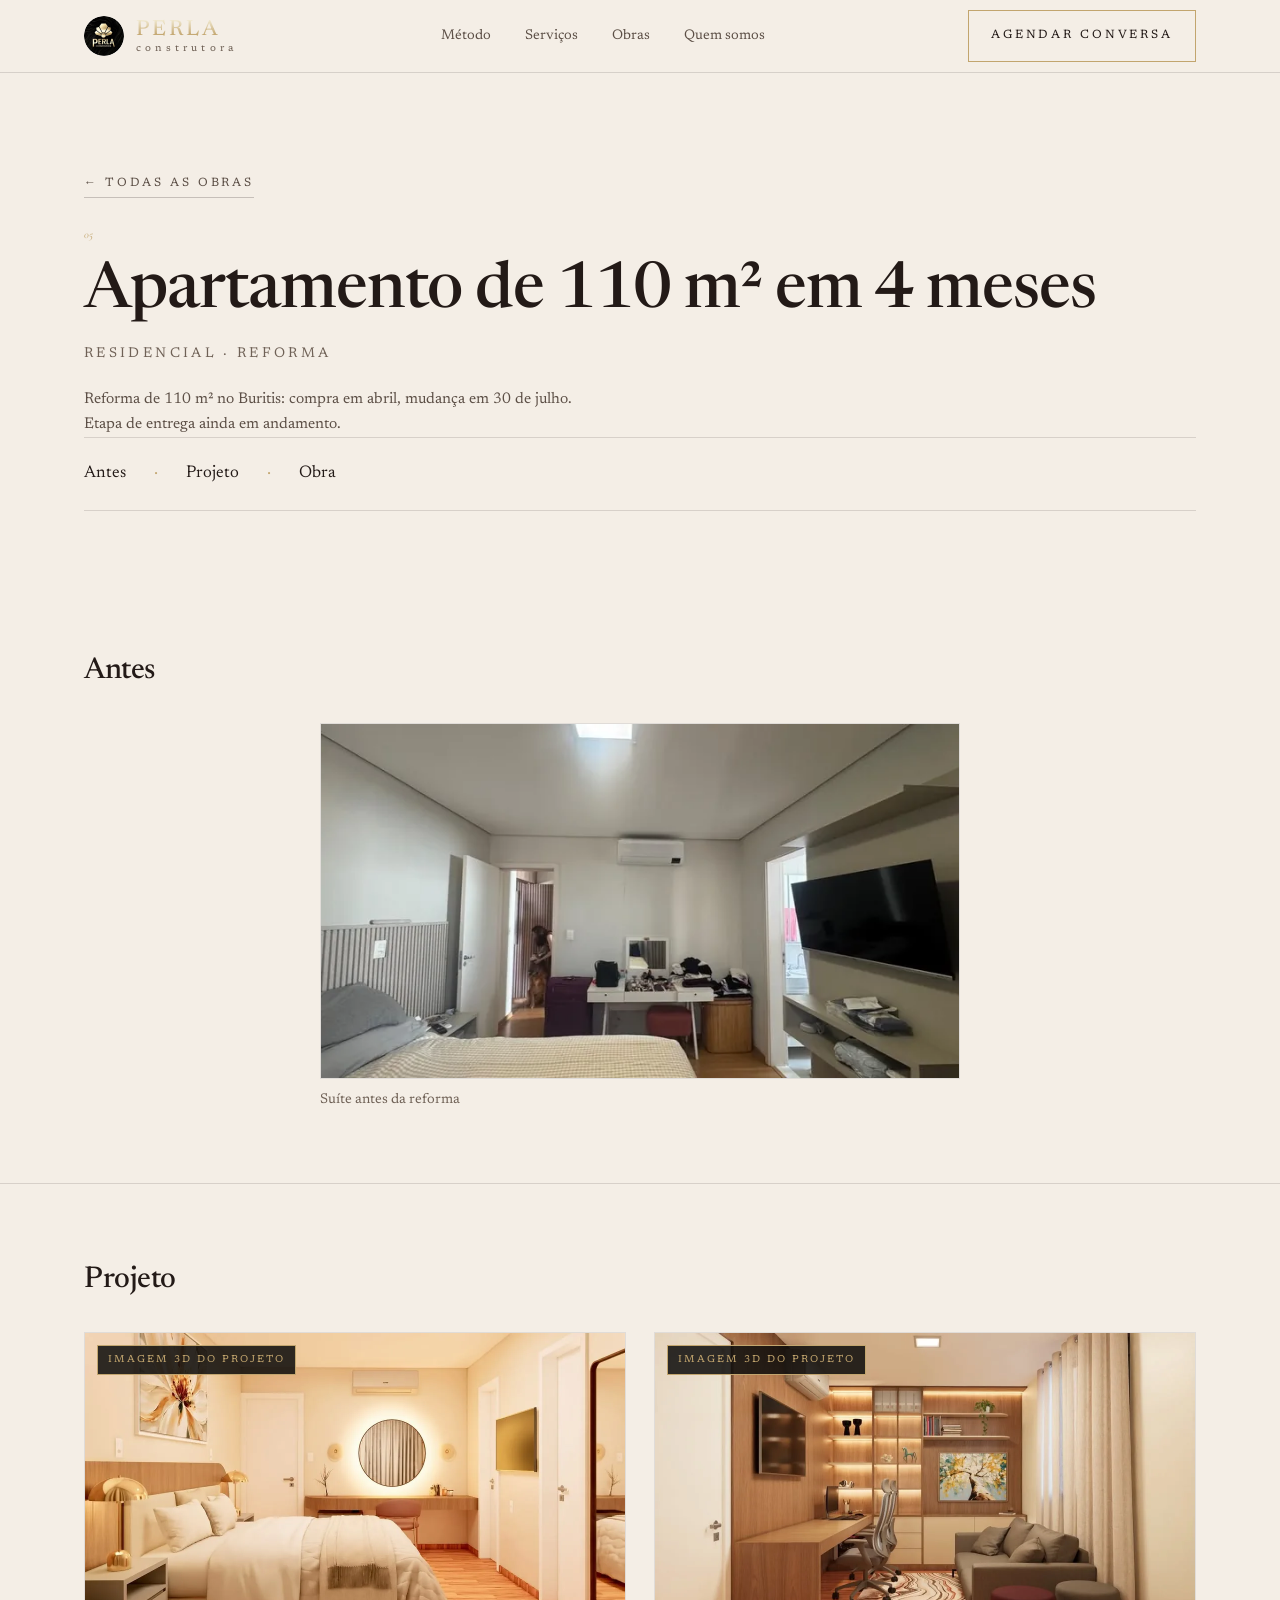
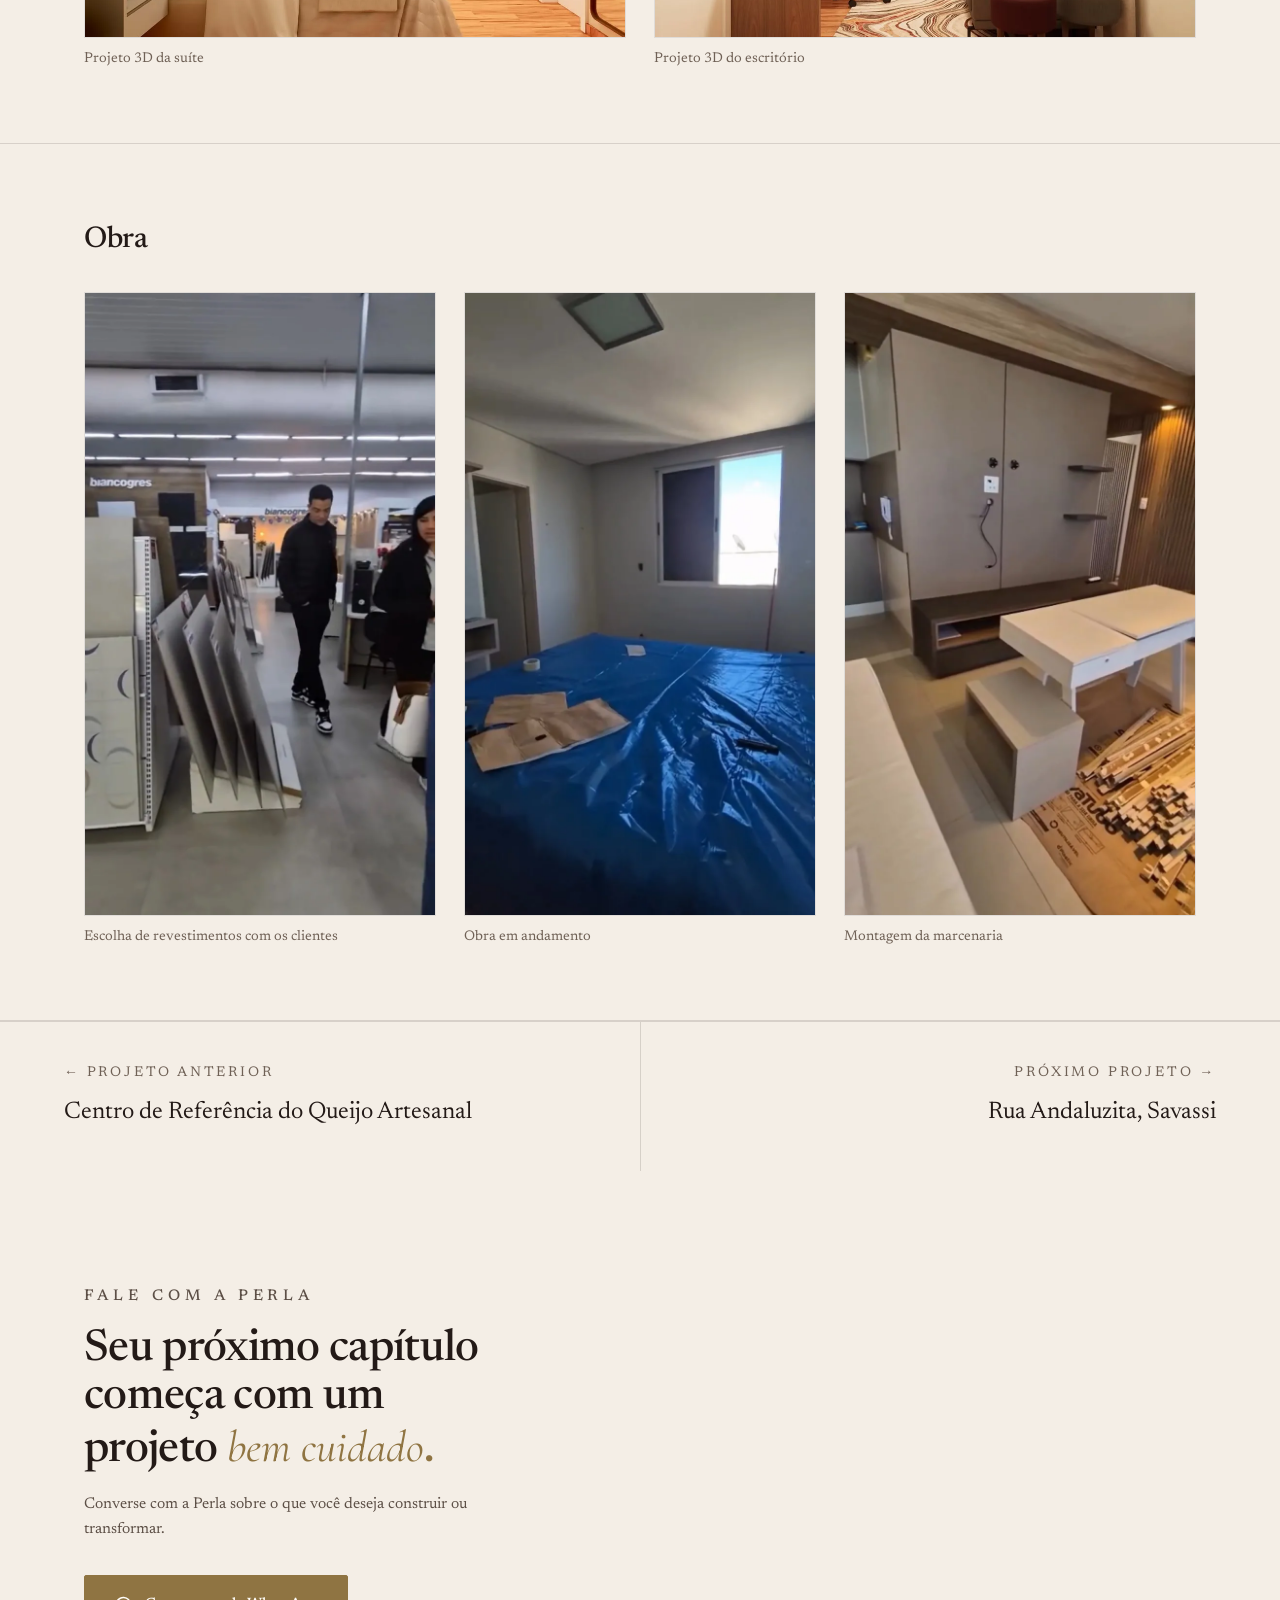
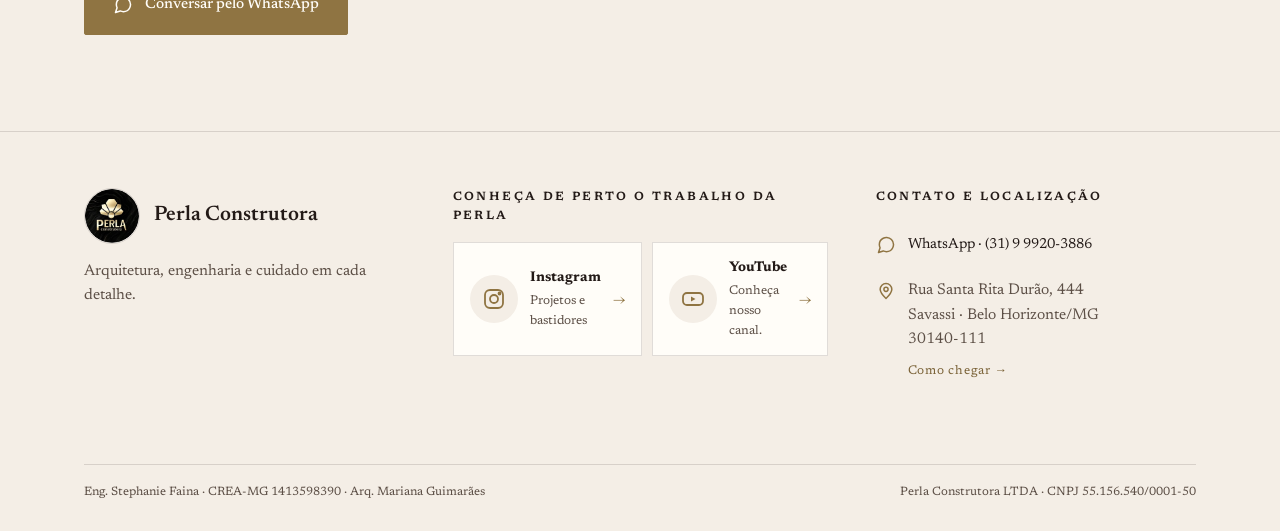
==== commit da5387dc: "Publica redesign em tema claro (parcial) — home e páginas de projeto Tema claro aplicado em todo o s" ====
--- a/obras/apartamento-110m2-buritis/index.html
+++ b/obras/apartamento-110m2-buritis/index.html
@@ -6,15 +6,16 @@
 <meta name="robots" content="noindex, nofollow">
 <title>Apartamento de 110 m² em 4 meses | Perla Construtora</title>
 <meta name="description" content="Reforma de 110 m² no Buritis: compra em abril, mudança em 30 de julho. Etapa de entrega ainda em andamento.">
-<meta name="theme-color" content="#0E0D0C">
+<meta name="theme-color" content="#F4EEE6">
 <link rel="icon" type="image/png" sizes="32x32" href="../../assets/img/brand/favicon-32.png">
 <link rel="apple-touch-icon" sizes="180x180" href="../../assets/img/brand/favicon-180.png">
 <link rel="preconnect" href="https://fonts.googleapis.com">
 <link rel="preconnect" href="https://fonts.gstatic.com" crossorigin>
 <link rel="stylesheet" href="https://fonts.googleapis.com/css2?family=Cormorant+Garamond:ital,wght@1,400;1,500&family=Newsreader:ital,opsz,wght@0,6..72,400;0,6..72,500;0,6..72,600;1,6..72,400&display=swap">
 <link rel="stylesheet" href="../../assets/css/obra.css">
+<noscript><style>[data-reveal]{opacity:1 !important;transform:none !important}</style></noscript>
 </head>
-<body>
+<body class="tem-barra-contato">
 <nav class="nav" aria-label="Principal">
   <div class="shell">
     <a href="../../index.html" class="wordmark" aria-label="Perla Construtora">
@@ -60,11 +61,11 @@
   </div>
 </header>
 
-<section class="etapa-bloco" id="etapa-antes" data-reveal>
+<section class="etapa-bloco" id="etapa-antes">
       <div class="shell">
         <h2>Antes</h2>
-        <div class="etapa-grid">
-        <figure class="h" data-lightbox-index="0">
+        <div class="etapa-grid cols-1">
+        <figure data-lightbox-index="0">
           <span class="frame"><picture><source srcset="../../projetos/05-apartamento-110m2-buritis/01-antes-suite-antes-da-reforma.webp" type="image/webp"><img src="../../projetos/05-apartamento-110m2-buritis/01-antes-suite-antes-da-reforma.jpg" alt="Apartamento de 110 m² em 4 meses — Suíte antes da reforma" width="720" height="400" loading="lazy"></picture></span>
           <figcaption>Suíte antes da reforma</figcaption>
         </figure>
@@ -72,63 +73,106 @@
       </div>
     </section>
 
-<section class="etapa-bloco" id="etapa-projeto" data-reveal>
+<section class="etapa-bloco" id="etapa-projeto">
       <div class="shell">
         <h2>Projeto</h2>
-        <div class="etapa-grid">
-        <figure class="h" data-lightbox-index="1">
-          <span class="frame"><span class="selo-3d">Imagem 3D do projeto</span><picture><source srcset="../../projetos/05-apartamento-110m2-buritis/02-projeto-projeto-3d-da-suite.webp" type="image/webp"><img src="../../projetos/05-apartamento-110m2-buritis/02-projeto-projeto-3d-da-suite.jpg" alt="Apartamento de 110 m² em 4 meses — Projeto 3D da suíte" width="1080" height="608" loading="eager" fetchpriority="high"></picture></span>
+        <div class="etapa-grid cols-2">
+        <figure data-lightbox-index="1">
+          <span class="frame"><span class="selo">Imagem 3D do projeto</span><picture><source srcset="../../projetos/05-apartamento-110m2-buritis/02-projeto-projeto-3d-da-suite.webp" type="image/webp"><img src="../../projetos/05-apartamento-110m2-buritis/02-projeto-projeto-3d-da-suite.jpg" alt="Apartamento de 110 m² em 4 meses — Projeto 3D da suíte" width="1080" height="608" loading="eager" fetchpriority="high"></picture></span>
           <figcaption>Projeto 3D da suíte</figcaption>
         </figure>
-        <figure class="h" data-lightbox-index="2">
-          <span class="frame"><span class="selo-3d">Imagem 3D do projeto</span><picture><source srcset="../../projetos/05-apartamento-110m2-buritis/03-projeto-projeto-3d-do-escritorio.webp" type="image/webp"><img src="../../projetos/05-apartamento-110m2-buritis/03-projeto-projeto-3d-do-escritorio.jpg" alt="Apartamento de 110 m² em 4 meses — Projeto 3D do escritório" width="1080" height="608" loading="lazy"></picture></span>
+        <figure data-lightbox-index="2">
+          <span class="frame"><span class="selo">Imagem 3D do projeto</span><picture><source srcset="../../projetos/05-apartamento-110m2-buritis/03-projeto-projeto-3d-do-escritorio.webp" type="image/webp"><img src="../../projetos/05-apartamento-110m2-buritis/03-projeto-projeto-3d-do-escritorio.jpg" alt="Apartamento de 110 m² em 4 meses — Projeto 3D do escritório" width="1080" height="608" loading="lazy"></picture></span>
           <figcaption>Projeto 3D do escritório</figcaption>
         </figure>
         </div>
       </div>
     </section>
 
-<section class="etapa-bloco" id="etapa-obra" data-reveal>
+<section class="etapa-bloco" id="etapa-obra">
       <div class="shell">
         <h2>Obra</h2>
-        <div class="etapa-grid">
-        <figure class="v" data-lightbox-index="3">
+        <div class="etapa-grid cols-3">
+        <figure data-lightbox-index="3">
           <span class="frame"><picture><source srcset="../../projetos/05-apartamento-110m2-buritis/04-obra-escolha-de-revestimentos-com-os-clientes.webp" type="image/webp"><img src="../../projetos/05-apartamento-110m2-buritis/04-obra-escolha-de-revestimentos-com-os-clientes.jpg" alt="Apartamento de 110 m² em 4 meses — Escolha de revestimentos com os clientes" width="720" height="1280" loading="lazy"></picture></span>
           <figcaption>Escolha de revestimentos com os clientes</figcaption>
         </figure>
-        <figure class="v" data-lightbox-index="4">
+        <figure data-lightbox-index="4">
           <span class="frame"><picture><source srcset="../../projetos/05-apartamento-110m2-buritis/05-obra-obra-em-andamento.webp" type="image/webp"><img src="../../projetos/05-apartamento-110m2-buritis/05-obra-obra-em-andamento.jpg" alt="Apartamento de 110 m² em 4 meses — Obra em andamento" width="720" height="1280" loading="lazy"></picture></span>
           <figcaption>Obra em andamento</figcaption>
         </figure>
-        <figure class="v" data-lightbox-index="5">
+        <figure data-lightbox-index="5">
           <span class="frame"><picture><source srcset="../../projetos/05-apartamento-110m2-buritis/06-obra-montagem-da-marcenaria.webp" type="image/webp"><img src="../../projetos/05-apartamento-110m2-buritis/06-obra-montagem-da-marcenaria.jpg" alt="Apartamento de 110 m² em 4 meses — Montagem da marcenaria" width="720" height="1280" loading="lazy"></picture></span>
           <figcaption>Montagem da marcenaria</figcaption>
         </figure>
         </div>
       </div>
     </section>
-
-<section class="obra-cta">
-  <div class="shell" data-reveal>
-    <h2>Quero uma obra <span class="it">assim</span><span class="dot">.</span></h2>
-    <a class="btn solid" href="https://wa.me/5531999203886" target="_blank" rel="noopener">Quero uma obra assim <span class="arr">→</span></a>
-  </div>
-</section>
 
 <nav class="obra-prox" aria-label="Outros projetos">
   <a href="../centro-referencia-queijo-artesanal/index.html"><span class="lbl">← Projeto anterior</span><span class="tt">Centro de Referência do Queijo Artesanal</span></a>
   <a href="../rua-andaluzita-savassi/index.html"><span class="lbl">Próximo projeto →</span><span class="tt">Rua Andaluzita, Savassi</span></a>
 </nav>
 
-<footer>
-  <div class="shell">
-    <div><a href="../../index.html" class="wordmark"><picture><source srcset="../../assets/img/brand/logo-perla-icon.webp" type="image/webp"><img src="../../assets/img/brand/logo-perla-icon.jpg" alt="Perla Construtora" width="40" height="40" loading="lazy"></picture><span class="txt"><b>PERLA</b><span class="sub">construtora</span></span></a><p style="margin-top:18px;max-width:30ch">Arquitetura, engenharia e viabilidade financeira em Belo Horizonte.</p></div>
-    <div><b>Endereço</b>Rua Santa Rita Durão, 444<br>Savassi · Belo Horizonte/MG<br>30140-111</div>
-    <div><b>Contato</b><a href="https://wa.me/5531999203886" target="_blank" rel="noopener">WhatsApp</a><br><a href="https://www.instagram.com/perlaconstrutora/" target="_blank" rel="noopener">Instagram</a><br><a href="https://youtube.com/@perlaconstrutora" target="_blank" rel="noopener">YouTube</a></div>
-    <div><b>Responsáveis técnicas</b>Eng. Stephanie Faina · CREA-MG 1413598390<br>Arq. Mariana Guimarães</div>
-    <div class="legal"><span>Perla Construtora LTDA · CNPJ 55.156.540/0001-50</span></div>
+<section class="cta-contato paper">
+  <div class="shell">
+    <p class="label dim" style="color:var(--tinta-2)">Fale com a Perla</p>
+    <h2 style="margin-top:16px">Seu próximo capítulo começa com um projeto <span class="it" style="color:var(--ouro-paper)">bem cuidado</span><span class="dot" style="color:var(--ouro-paper)">.</span></h2>
+    <p>Converse com a Perla sobre o que você deseja construir ou transformar.</p>
+    <div class="ctas">
+      <a class="btn-contato principal" href="https://wa.me/5531999203886?text=Ol%C3%A1!%20Conheci%20a%20Perla%20pelo%20site%20e%20gostaria%20de%20conversar%20sobre%20o%20projeto%20Apartamento%20de%20110%20m%C2%B2%20em%204%20meses." target="_blank" rel="noopener"><svg viewBox="0 0 24 24" fill="none" stroke="currentColor" stroke-width="1.8" stroke-linecap="round" stroke-linejoin="round" aria-hidden="true"><path d="M21 11.5a8.38 8.38 0 0 1-.9 3.8 8.5 8.5 0 0 1-7.6 4.7 8.38 8.38 0 0 1-3.8-.9L3 21l1.9-5.7a8.38 8.38 0 0 1-.9-3.8 8.5 8.5 0 0 1 4.7-7.6 8.38 8.38 0 0 1 3.8-.9h.5a8.48 8.48 0 0 1 8 8v.5z"/></svg> Conversar pelo WhatsApp</a>
+      <!-- Botão "Enviar um e-mail" entra assim que o endereço oficial for confirmado — ver PROGRESS.md. -->
+    </div>
+  </div>
+</section>
+
+<footer class="rodape-claro paper">
+  <div class="shell">
+    <div class="rodape-marca">
+      <a href="../../index.html" class="wordmark-lg" aria-label="Perla Construtora, ir para o início">
+        <picture><source srcset="../../assets/img/brand/logo-perla-icon.webp" type="image/webp"><img src="../../assets/img/brand/logo-perla-icon.jpg" alt="" width="56" height="56" loading="lazy"></picture>
+        <b>Perla Construtora</b>
+      </a>
+      <p>Arquitetura, engenharia e cuidado em cada detalhe.</p>
+    </div>
+
+    <div class="rodape-redes">
+      <p class="footer-titulo">Conheça de perto o trabalho da Perla</p>
+      <div class="rede-cards">
+        <a class="rede-card" href="https://www.instagram.com/perlaconstrutora/" target="_blank" rel="noopener">
+          <span class="rede-icon"><svg viewBox="0 0 24 24" fill="none" stroke="currentColor" stroke-width="1.8" stroke-linecap="round" stroke-linejoin="round" aria-hidden="true"><rect x="3" y="3" width="18" height="18" rx="5"/><circle cx="12" cy="12" r="4"/><circle cx="17.5" cy="6.5" r="1"/></svg></span>
+          <span class="rede-info"><b>Instagram</b><span>Projetos e bastidores</span></span>
+          <span class="rede-seta" aria-hidden="true">→</span>
+        </a>
+        <a class="rede-card" href="https://youtube.com/@perlaconstrutora" target="_blank" rel="noopener">
+          <span class="rede-icon"><svg viewBox="0 0 24 24" fill="none" stroke="currentColor" stroke-width="1.8" stroke-linecap="round" stroke-linejoin="round" aria-hidden="true"><rect x="2" y="6" width="20" height="12" rx="4"/><path d="M10 9.5v5l4.5-2.5z" fill="currentColor" stroke="none"/></svg></span>
+          <span class="rede-info"><b>YouTube</b><span>Conheça nosso canal.</span></span>
+          <span class="rede-seta" aria-hidden="true">→</span>
+        </a>
+      </div>
+    </div>
+
+    <div class="rodape-contato">
+      <p class="footer-titulo">Contato e localização</p>
+      <a class="contato-linha" href="https://wa.me/5531999203886?text=Ol%C3%A1!%20Conheci%20a%20Perla%20pelo%20site%20e%20gostaria%20de%20conversar%20sobre%20o%20projeto%20Apartamento%20de%20110%20m%C2%B2%20em%204%20meses." target="_blank" rel="noopener"><svg class="contato-icon" viewBox="0 0 24 24" fill="none" stroke="currentColor" stroke-width="1.8" stroke-linecap="round" stroke-linejoin="round" aria-hidden="true"><path d="M21 11.5a8.38 8.38 0 0 1-.9 3.8 8.5 8.5 0 0 1-7.6 4.7 8.38 8.38 0 0 1-3.8-.9L3 21l1.9-5.7a8.38 8.38 0 0 1-.9-3.8 8.5 8.5 0 0 1 4.7-7.6 8.38 8.38 0 0 1 3.8-.9h.5a8.48 8.48 0 0 1 8 8v.5z"/></svg> WhatsApp · (31) 9 9920-3886</a>
+      <!-- E-mail: aguardando endereço oficial confirmado pela empresa. -->
+      <div class="endereco-bloco">
+        <svg class="contato-icon" viewBox="0 0 24 24" fill="none" stroke="currentColor" stroke-width="1.8" stroke-linecap="round" stroke-linejoin="round" aria-hidden="true"><path d="M12 21s-7-6.5-7-11a7 7 0 0 1 14 0c0 4.5-7 11-7 11z"/><circle cx="12" cy="10" r="2.5"/></svg>
+        <address>Rua Santa Rita Durão, 444<br>Savassi · Belo Horizonte/MG<br>30140-111</address>
+      </div>
+      <a class="como-chegar" href="https://www.google.com/maps/search/?api=1&query=Rua+Santa+Rita+Dur%C3%A3o%2C+444%2C+Savassi%2C+Belo+Horizonte%2FMG%2C+30140-111" target="_blank" rel="noopener">Como chegar →</a>
+    </div>
+
+    <div class="legal">
+      <span>Eng. Stephanie Faina · CREA-MG 1413598390 · Arq. Mariana Guimarães</span>
+      <span>Perla Construtora LTDA · CNPJ 55.156.540/0001-50</span>
+    </div>
   </div>
 </footer>
+
+<div class="barra-contato-mobile" id="barra-contato">
+  <a href="https://wa.me/5531999203886?text=Ol%C3%A1!%20Conheci%20a%20Perla%20pelo%20site%20e%20gostaria%20de%20conversar%20sobre%20o%20projeto%20Apartamento%20de%20110%20m%C2%B2%20em%204%20meses." target="_blank" rel="noopener"><svg viewBox="0 0 24 24" fill="none" stroke="currentColor" stroke-width="1.8" stroke-linecap="round" stroke-linejoin="round" aria-hidden="true"><path d="M21 11.5a8.38 8.38 0 0 1-.9 3.8 8.5 8.5 0 0 1-7.6 4.7 8.38 8.38 0 0 1-3.8-.9L3 21l1.9-5.7a8.38 8.38 0 0 1-.9-3.8 8.5 8.5 0 0 1 4.7-7.6 8.38 8.38 0 0 1 3.8-.9h.5a8.48 8.48 0 0 1 8 8v.5z"/></svg> WhatsApp</a>
+</div>
 
 <div class="lightbox" id="lightbox" role="dialog" aria-modal="true" aria-label="Galeria em tela cheia">
   <button class="fechar" type="button" aria-label="Fechar">✕</button>
@@ -161,8 +205,8 @@
   var burger = document.querySelector('.nav-burger');
   var panel = document.getElementById('nav-mobile');
   if (!burger || !panel) return;
-  function close() { burger.setAttribute('aria-expanded', 'false'); panel.classList.remove('open'); document.body.classList.remove('nav-open'); }
-  function open() { burger.setAttribute('aria-expanded', 'true'); panel.classList.add('open'); document.body.classList.add('nav-open'); }
+  function close() { burger.setAttribute('aria-expanded', 'false'); panel.classList.remove('open'); document.body.classList.remove('nav-open', 'esconder-barra-contato'); }
+  function open() { burger.setAttribute('aria-expanded', 'true'); panel.classList.add('open'); document.body.classList.add('nav-open', 'esconder-barra-contato'); }
   burger.addEventListener('click', function () { if (panel.classList.contains('open')) close(); else open(); });
   panel.querySelectorAll('a').forEach(function (a) { a.addEventListener('click', close); });
   document.addEventListener('keydown', function (e) { if (e.key === 'Escape') close(); });
@@ -190,8 +234,8 @@
     etapaEl.textContent = f.etapa;
     contador.textContent = (atual + 1) + ' / ' + fotos.length;
   }
-  function abrir(i) { mostrar(i); lb.classList.add('open'); document.body.classList.add('nav-open'); }
-  function fechar() { lb.classList.remove('open'); document.body.classList.remove('nav-open'); }
+  function abrir(i) { mostrar(i); lb.classList.add('open'); document.body.classList.add('nav-open', 'esconder-barra-contato'); }
+  function fechar() { lb.classList.remove('open'); document.body.classList.remove('nav-open', 'esconder-barra-contato'); }
 
   document.querySelectorAll('[data-lightbox-index]').forEach(function (fig) {
     fig.querySelector('img').addEventListener('click', function () {
--- a/assets/css/obra.css
+++ b/assets/css/obra.css
@@ -3,11 +3,17 @@
    build step nem CSS compartilhado por import; qualquer mudança de marca no index.html precisa
    ser replicada aqui manualmente (ver CLAUDE.md / PROGRESS.md). */
 :root{
-  color-scheme: dark;
-  --onix:#0E0D0C; --onix-2:#141210;
-  --perola:#EFE7D6; --perola-2:#B3A994; --perola-3:#89806F;
+  color-scheme: light;
+  /* Tema claro (redesign 26/09) — mesmo pivô do index.html: os nomes --onix/--perola foram
+     mantidos, só os VALORES viraram os do tema claro. Ver .lightbox mais abaixo, que re-declara
+     esses tokens localmente para continuar escura de propósito (visualização de foto em tela
+     cheia) — é o único componente desta folha que precisa disso. */
+  --onix:#F4EEE6; --onix-2:#FFFDF8;
+  --perola:#231A17; --perola-2:#5C4F46; --perola-3:#6F6156;
   --ouro:#C2A56E; --ouro-deep:#9C8A5E;
-  --linha:rgba(239,231,214,.10); --linha-2:rgba(239,231,214,.18);
+  --linha:rgba(35,26,23,.14); --linha-2:rgba(35,26,23,.22);
+  /* Papel/tinta (mesmos tokens, agora iguais a --onix/--perola) */
+  --papel:#F4EEE6; --tinta:#231A17; --tinta-2:#5C4F46; --linha-p:rgba(35,26,23,.14); --ouro-paper:#8F7442; --ouro-paper-texto:#7A6237; /* variante escurecida p/ texto pequeno (4.5:1 em --papel) */
   --display:"Newsreader", "Iowan Old Style", Georgia, serif;
   --num:"Cormorant Garamond", "Iowan Old Style", Georgia, serif;
   --gutter:clamp(20px,5vw,72px);
@@ -30,7 +36,7 @@
 :focus-visible{outline:1px solid var(--ouro);outline-offset:4px}
 
 /* ============ NAV (idêntico ao index.html) ============ */
-.nav{position:sticky;top:env(safe-area-inset-top,0px);z-index:10;background:rgba(14,13,12,.82);backdrop-filter:blur(10px);-webkit-backdrop-filter:blur(10px);border-bottom:1px solid var(--linha)}
+.nav{position:sticky;top:env(safe-area-inset-top,0px);z-index:10;background:rgba(244,238,230,.88);backdrop-filter:blur(10px);-webkit-backdrop-filter:blur(10px);border-bottom:1px solid var(--linha)}
 .nav .shell{display:flex;align-items:center;justify-content:space-between;gap:24px;height:72px}
 .wordmark{display:flex;align-items:center;gap:12px}
 .wordmark img{width:40px;height:40px;border-radius:50%;flex:0 0 auto;object-fit:cover}
@@ -41,8 +47,8 @@
 .nav ul a{transition:color .3s ease}
 .nav ul a:hover{color:var(--perola)}
 .btn{display:inline-flex;align-items:center;gap:12px;font-size:12px;letter-spacing:.24em;text-transform:uppercase;padding:15px 22px;border:1px solid var(--ouro);color:var(--perola);transition:background .35s ease,color .35s ease}
-.btn:hover{background:var(--ouro);color:var(--onix)}
-.btn.solid{background:var(--ouro);color:var(--onix)}
+.btn:hover{background:var(--ouro);color:var(--tinta)}
+.btn.solid{background:var(--ouro);color:var(--tinta)}
 .btn.solid:hover{background:var(--perola)}
 .btn .arr{font-family:var(--num);font-style:italic;font-size:18px;letter-spacing:0;text-transform:none}
 .link{font-size:12px;letter-spacing:.24em;text-transform:uppercase;color:var(--perola-2);border-bottom:1px solid var(--linha-2);padding-bottom:4px;transition:color .3s ease,border-color .3s ease}
@@ -56,7 +62,7 @@
 .nav-mobile.open{display:block}
 .nav-mobile ul{display:block;list-style:none;margin:0;padding:0}
 .nav-mobile li{border-bottom:1px solid var(--linha)}
-.nav-mobile ul a{display:block;padding:20px 2px;font-family:var(--display);font-size:clamp(22px,6vw,28px);color:var(--perola)}
+.nav-mobile ul a{display:block;padding:20px 2px;font-family:var(--display);font-size:clamp(22px,6vw,28px);color:#EFE7D6}
 .nav-mobile .btn{margin-top:28px;justify-content:center;width:100%}
 body.nav-open{overflow:hidden}
 @media (max-width:900px){.nav>.shell>ul,.nav>.shell>.btn{display:none}.nav-burger{display:flex}}
@@ -76,23 +82,39 @@
 .timeline button:hover{color:var(--ouro)}
 
 /* ============ GALERIA POR ETAPA ============ */
-.etapa-bloco{padding-block:clamp(40px,6vw,72px);border-bottom:1px solid var(--linha);scroll-margin-top:96px}
+/* Todas as fotos de cada etapa ficam na própria página, sempre visíveis — nada aqui depende de
+   clique nem de animação para aparecer (a revelação ao rolar é usada só em outras seções do site,
+   nunca na galeria: script lento, bloqueado ou com erro nunca pode deixar uma foto invisível). */
+.etapa-bloco{padding-block:clamp(40px,6vw,72px);border-bottom:1px solid var(--linha);scroll-margin-top:104px}
 .etapa-bloco:last-of-type{border-bottom:0}
 .etapa-bloco h2{font-size:clamp(22px,2.6vw,30px);margin-bottom:28px}
-.etapa-grid{display:grid;grid-template-columns:repeat(3,1fr);gap:clamp(16px,2.4vw,28px)}
-.etapa-grid figure{margin:0;grid-column:span 3}
-.etapa-grid figure.v{grid-column:span 1}
-.etapa-grid figure.h{grid-column:span 2}
-@media (max-width:720px){.etapa-grid figure.v,.etapa-grid figure.h{grid-column:span 3}}
-.etapa-grid .frame{position:relative;background:var(--onix-2);border:1px solid var(--linha)}
-.etapa-grid img{width:100%;height:auto;cursor:zoom-in}
+
+/* Grade responsiva real: até 3 colunas no desktop, 2 no tablet, 1 no celular — número de colunas
+   por bloco nunca passa do número de fotos daquele bloco (uma foto sozinha não fica esticada numa
+   grade de 3, nem encolhida numa coluna estreita cercada de vazio). `cols-N` é calculado no gerador
+   a partir de min(fotos.length, 3). */
+.etapa-grid{display:grid;gap:clamp(16px,2.4vw,28px);justify-items:stretch}
+.etapa-grid.cols-3{grid-template-columns:repeat(3,1fr)}
+.etapa-grid.cols-2{grid-template-columns:repeat(2,1fr)}
+.etapa-grid.cols-1{grid-template-columns:1fr;max-width:640px;margin-inline:auto}
+@media (max-width:900px){.etapa-grid.cols-3{grid-template-columns:repeat(2,1fr)}}
+@media (max-width:600px){.etapa-grid.cols-3,.etapa-grid.cols-2{grid-template-columns:1fr;max-width:520px;margin-inline:auto}}
+
+.etapa-grid figure{margin:0}
+.etapa-grid .frame{position:relative;background:var(--onix-2);border:1px solid var(--linha);display:block}
+.etapa-grid img{width:100%;height:auto;cursor:zoom-in;display:block}
 .etapa-grid figcaption{margin-top:10px;font-size:var(--fs-meta);color:var(--perola-3)}
-.selo-3d{position:absolute;top:12px;left:12px;z-index:2;background:rgba(14,13,12,.86);border:1px solid var(--ouro);color:var(--ouro);font-size:10px;letter-spacing:.2em;text-transform:uppercase;padding:6px 10px}
-
-/* Rua Andaluzita e qualquer etapa cujas fotos sejam pequenas (frame de vídeo, <=480px de largura):
-   grade de miniaturas densa, nunca em destaque largo — regra explícita da especificação. */
-.etapa-grid.mini{grid-template-columns:repeat(auto-fill,minmax(140px,1fr))}
-.etapa-grid.mini figure{grid-column:span 1 !important}
+.selo{position:absolute;top:12px;left:12px;z-index:2;background:rgba(14,13,12,.86);border:1px solid var(--ouro);color:var(--ouro);font-size:10px;letter-spacing:.2em;text-transform:uppercase;padding:6px 10px}
+.selo.entregue{left:auto;right:12px;border-color:var(--linha-2);color:var(--perola-2)}
+
+/* Etapas com fotos pequenas na origem (frame de vídeo/Instagram, <=480px de largura, como a Rua
+   Andaluzita): nunca ampliar além do tamanho real. Layout flex + centralizado em vez de grid, para
+   1 ou 2 fotos nunca sobrarem "sozinhas à esquerda com vazio ao lado" — o próprio flex-wrap resolve
+   isso naturalmente, qualquer que seja a quantidade. */
+.etapa-grid.mini{display:flex;flex-wrap:wrap;justify-content:center}
+/* Tamanho o mais próximo possível do original (a var(--fw), setada por foto, é a largura real do
+   arquivo) — nunca amplia além disso. 340px é só o ponto de partida do flex antes do cap. */
+.etapa-grid.mini figure{flex:0 1 340px;max-width:min(100%,var(--fw,340px))}
 
 /* ============ CTA FINAL ============ */
 .obra-cta{padding-block:clamp(64px,9vw,120px);text-align:center;border-top:1px solid var(--linha)}
@@ -108,8 +130,9 @@
 .obra-prox .tt{font-size:clamp(18px,2.4vw,24px)}
 @media (max-width:600px){.obra-prox{grid-template-columns:1fr}.obra-prox a:last-child{border-left:0;border-top:1px solid var(--linha);text-align:left}}
 
-/* ============ LIGHTBOX ============ */
-.lightbox{position:fixed;inset:0;z-index:50;display:none;background:rgba(14,13,12,.97);backdrop-filter:blur(6px)}
+/* ============ LIGHTBOX (continua escura de propósito — visualização de foto em tela cheia) ============ */
+.lightbox{--onix:#0E0D0C;--onix-2:#141210;--perola:#EFE7D6;--perola-2:#B3A994;--perola-3:#89806F;--linha:rgba(239,231,214,.10);--linha-2:rgba(239,231,214,.18);
+  position:fixed;inset:0;z-index:50;display:none;background:rgba(14,13,12,.97);backdrop-filter:blur(6px)}
 .lightbox.open{display:flex;align-items:center;justify-content:center}
 .lightbox figure{margin:0;max-width:min(94vw,1100px);max-height:88vh;text-align:center}
 .lightbox img{max-width:100%;max-height:78vh;width:auto;height:auto;margin:0 auto;object-fit:contain}
@@ -123,17 +146,68 @@
 .lightbox .contador{position:absolute;bottom:18px;left:50%;transform:translateX(-50%);font-size:var(--fs-meta);color:var(--perola-3);letter-spacing:.1em}
 @media (max-width:600px){.lightbox .seta{font-size:30px;padding:10px}}
 
-/* ============ RODAPÉ (idêntico ao index.html) ============ */
-footer{padding-block:56px}
-footer .shell{display:grid;grid-template-columns:1.4fr 1fr 1fr 1fr;gap:32px;font-size:var(--fs-meta);color:var(--perola-3)}
-footer b{display:block;color:var(--perola-2);font-size:12px;letter-spacing:.14em;text-transform:uppercase;margin-bottom:12px}
-footer a{display:block;margin-top:2px;transition:color .3s ease}
-footer a:hover{color:var(--perola)}
-footer .legal{grid-column:1/-1;display:flex;justify-content:space-between;flex-wrap:wrap;gap:8px;margin-top:24px;padding-top:24px;border-top:1px solid var(--linha)}
-@media (max-width:820px){footer .shell{grid-template-columns:1fr 1fr}}
-@media (max-width:480px){footer .shell{grid-template-columns:1fr}}
-
-/* reveal ao rolar — mesmo mecanismo do index.html */
+/* ============ FAIXA DE CONTATO + RODAPÉ (tema claro — idêntico ao index.html) ============ */
+.paper{background:var(--papel);color:var(--tinta)}
+.cta-contato{text-align:left;padding-block:clamp(56px,8vw,96px)}
+.cta-contato h2{font-size:clamp(28px,4vw,44px);line-height:1.1;max-width:16ch;color:var(--tinta)}
+.cta-contato p{color:var(--tinta-2);max-width:48ch;margin-top:18px;font-size:var(--fs-support)}
+.cta-contato .ctas{display:flex;flex-wrap:wrap;gap:20px;align-items:center;margin-top:32px}
+.btn-contato{display:inline-flex;align-items:center;gap:12px;font-size:15px;font-weight:500;padding:17px 28px;min-height:44px;border-radius:2px;transition:background .2s ease,color .2s ease,border-color .2s ease,transform .15s ease,box-shadow .2s ease}
+.btn-contato svg{width:20px;height:20px;flex:0 0 auto}
+.btn-contato.principal{background:var(--ouro-paper);color:#FFFDF8;border:1px solid var(--ouro-paper)}
+.btn-contato.principal:hover{background:#7A6237;box-shadow:0 6px 18px rgba(35,26,23,.18);transform:translateY(-1px)}
+.btn-contato:active{transform:translateY(0);box-shadow:none}
+.btn-contato:focus-visible{outline:2px solid var(--ouro-paper);outline-offset:3px}
+@media (prefers-reduced-motion:reduce){.btn-contato{transition:none}.btn-contato:hover{transform:none}}
+
+footer.rodape-claro{padding-block:56px 28px;border-top:1px solid var(--linha-p)}
+footer.rodape-claro .shell{display:grid;grid-template-columns:1.1fr 1fr 1.1fr;gap:48px}
+.footer-titulo{font-size:12px;letter-spacing:.2em;text-transform:uppercase;color:var(--tinta);font-weight:600;margin-bottom:16px}
+.rodape-marca .wordmark-lg{display:flex;align-items:center;gap:14px}
+.rodape-marca .wordmark-lg img{width:56px;height:56px;border-radius:50%;object-fit:cover;border:1px solid var(--linha-p)}
+.rodape-marca .wordmark-lg b{font-family:var(--display);font-weight:600;font-size:21px;color:var(--tinta)}
+.rodape-marca p{margin-top:16px;max-width:32ch;font-size:var(--fs-support);color:var(--tinta-2)}
+
+.rede-cards{display:grid;grid-template-columns:1fr;gap:10px}
+@media (min-width:640px){.rede-cards{grid-template-columns:1fr 1fr}}
+.rede-card{display:flex;align-items:center;gap:12px;padding:14px 16px;border:1px solid var(--linha-p);background:#FFFDF8;transition:border-color .2s ease,transform .15s ease,box-shadow .2s ease}
+.rede-card:hover{border-color:var(--ouro-paper);box-shadow:0 6px 18px rgba(35,26,23,.08);transform:translateY(-1px)}
+.rede-card:focus-visible{outline:2px solid var(--ouro-paper);outline-offset:2px}
+.rede-card:active{transform:translateY(0)}
+.rede-icon{flex:0 0 auto;width:48px;height:48px;border-radius:50%;background:var(--papel);display:flex;align-items:center;justify-content:center;color:var(--ouro-paper)}
+.rede-icon svg{width:24px;height:24px}
+.rede-info{flex:1 1 auto;min-width:0}
+.rede-info b{display:block;font-size:14px;color:var(--tinta)}
+.rede-info span{display:block;font-size:12.5px;color:var(--tinta-2);margin-top:2px}
+.rede-seta{flex:0 0 auto;font-family:var(--num);font-style:italic;font-size:19px;color:var(--ouro-paper);transition:transform .2s ease}
+.rede-card:hover .rede-seta{transform:translateX(4px)}
+@media (prefers-reduced-motion:reduce){.rede-card,.rede-seta{transition:none}.rede-card:hover{transform:none}.rede-card:hover .rede-seta{transform:none}}
+
+.contato-linha{display:flex;align-items:center;gap:12px;min-height:44px;color:var(--tinta);font-size:14.5px;transition:color .2s ease}
+.contato-linha:hover{color:var(--ouro-paper-texto)}
+.contato-linha .contato-icon{flex:0 0 auto;width:20px;height:20px;color:var(--ouro-paper)}
+.endereco-bloco{display:flex;gap:12px;margin-top:12px;color:var(--tinta-2);font-size:var(--fs-support)}
+.endereco-bloco .contato-icon{flex:0 0 auto;width:20px;height:20px;margin-top:2px;color:var(--ouro-paper)}
+.endereco-bloco address{font-style:normal}
+.como-chegar{display:inline-block;margin-top:8px;margin-left:32px;font-size:12.5px;letter-spacing:.06em;color:var(--ouro-paper-texto);border-bottom:1px solid transparent;transition:border-color .2s ease}
+.como-chegar:hover{border-color:var(--ouro-paper-texto)}
+
+footer.rodape-claro .legal{grid-column:1/-1;border-top:1px solid var(--linha-p);margin-top:32px;padding-top:18px;display:flex;flex-wrap:wrap;justify-content:space-between;gap:10px;font-size:12px;color:var(--tinta-2)}
+@media (max-width:900px){footer.rodape-claro .shell{grid-template-columns:1fr 1fr;row-gap:36px}.rodape-marca{grid-column:1/-1}}
+@media (max-width:560px){footer.rodape-claro .shell{grid-template-columns:1fr}}
+
+.barra-contato-mobile{display:none}
+@media (max-width:640px){
+  .barra-contato-mobile{display:flex;position:fixed;left:0;right:0;bottom:0;z-index:8;background:var(--papel);border-top:1px solid var(--linha-p);padding:10px 16px env(safe-area-inset-bottom,10px)}
+  .barra-contato-mobile a{flex:1 1 auto;display:flex;align-items:center;justify-content:center;gap:10px;min-height:44px;background:var(--ouro-paper);color:#FFFDF8;font-size:14px;font-weight:500}
+  .barra-contato-mobile svg{width:18px;height:18px}
+  body.tem-barra-contato{padding-bottom:64px}
+  body.esconder-barra-contato .barra-contato-mobile{display:none}
+}
+
+/* reveal ao rolar — mesmo mecanismo do index.html. Nunca usado na galeria de fotos (ver acima):
+   só em blocos decorativos onde, mesmo que o JS falhe, o noscript abaixo garante que o conteúdo
+   nunca fica permanentemente invisível. */
 [data-reveal]{opacity:0;transform:translateY(18px);transition:opacity .7s cubic-bezier(.2,.7,.1,1),transform .7s cubic-bezier(.2,.7,.1,1)}
 [data-reveal].in{opacity:1;transform:none}
 @media (prefers-reduced-motion:reduce){[data-reveal]{opacity:1;transform:none;transition:none}}
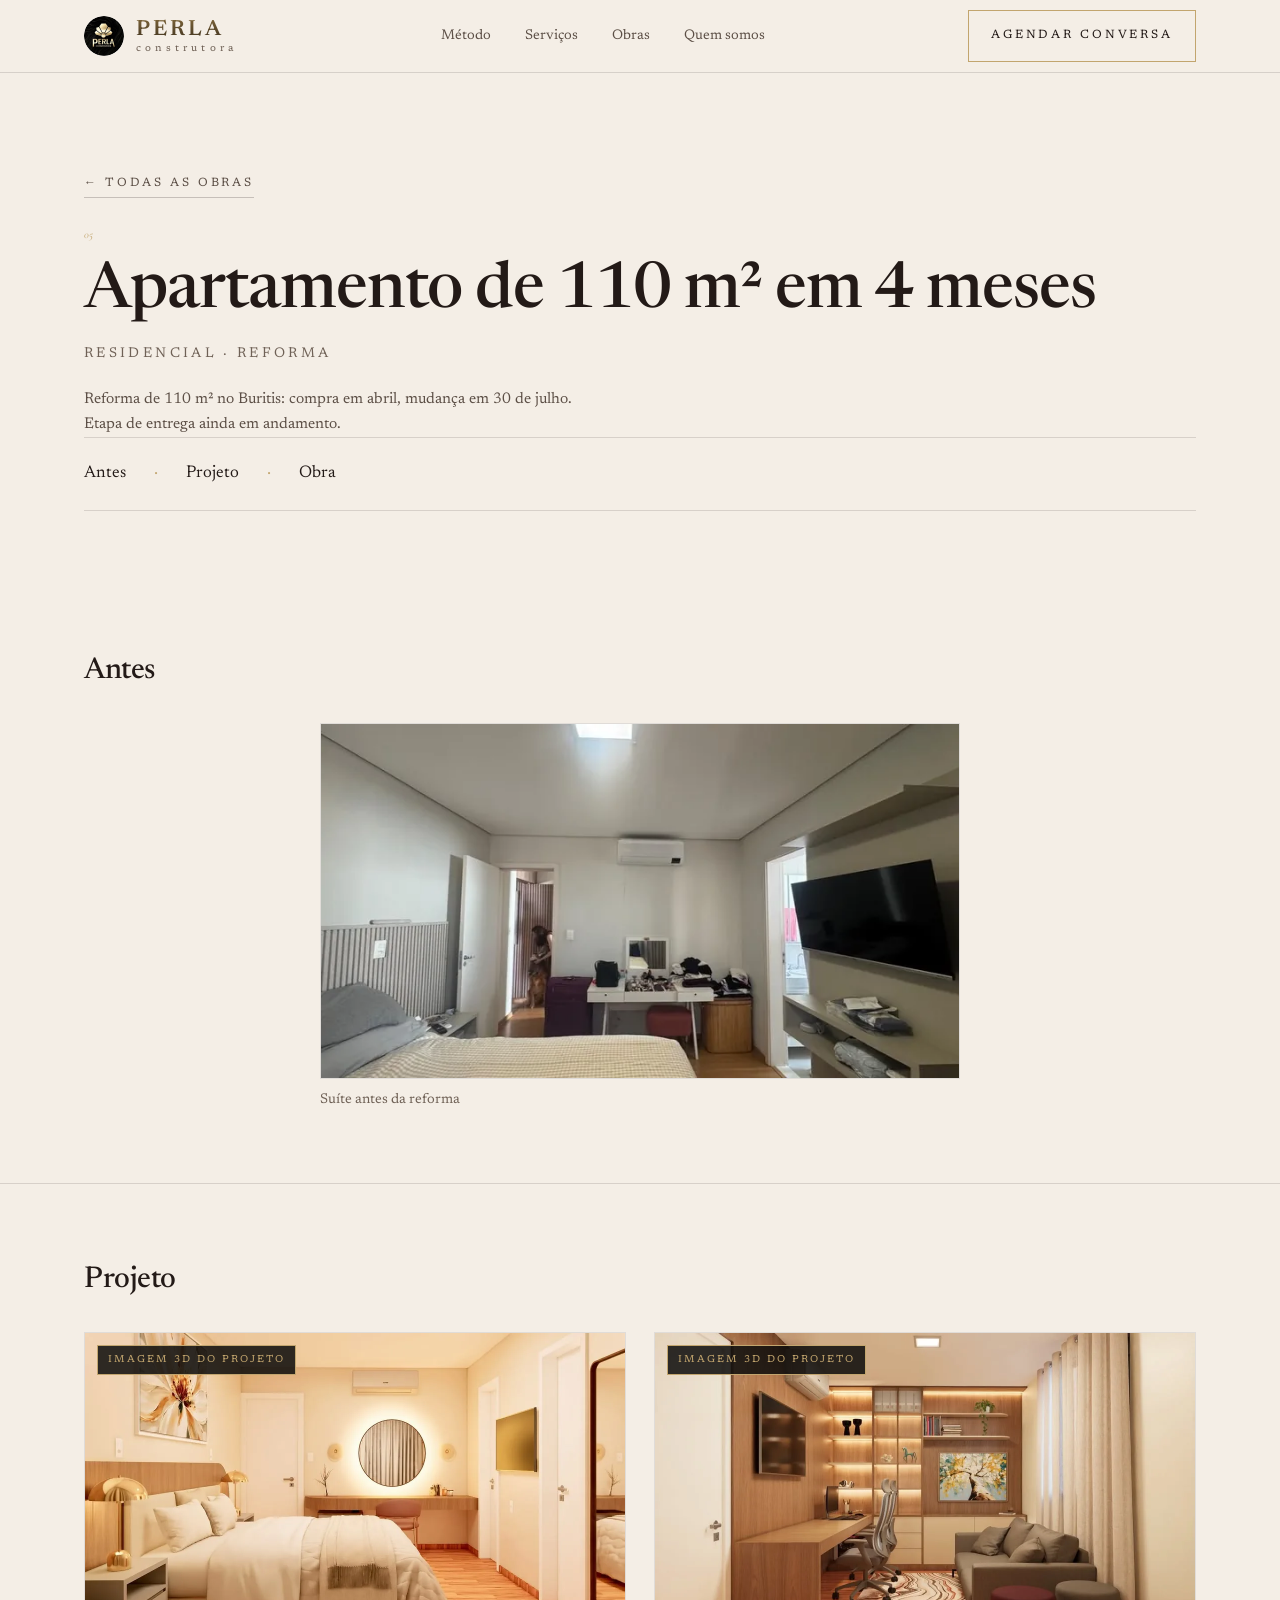
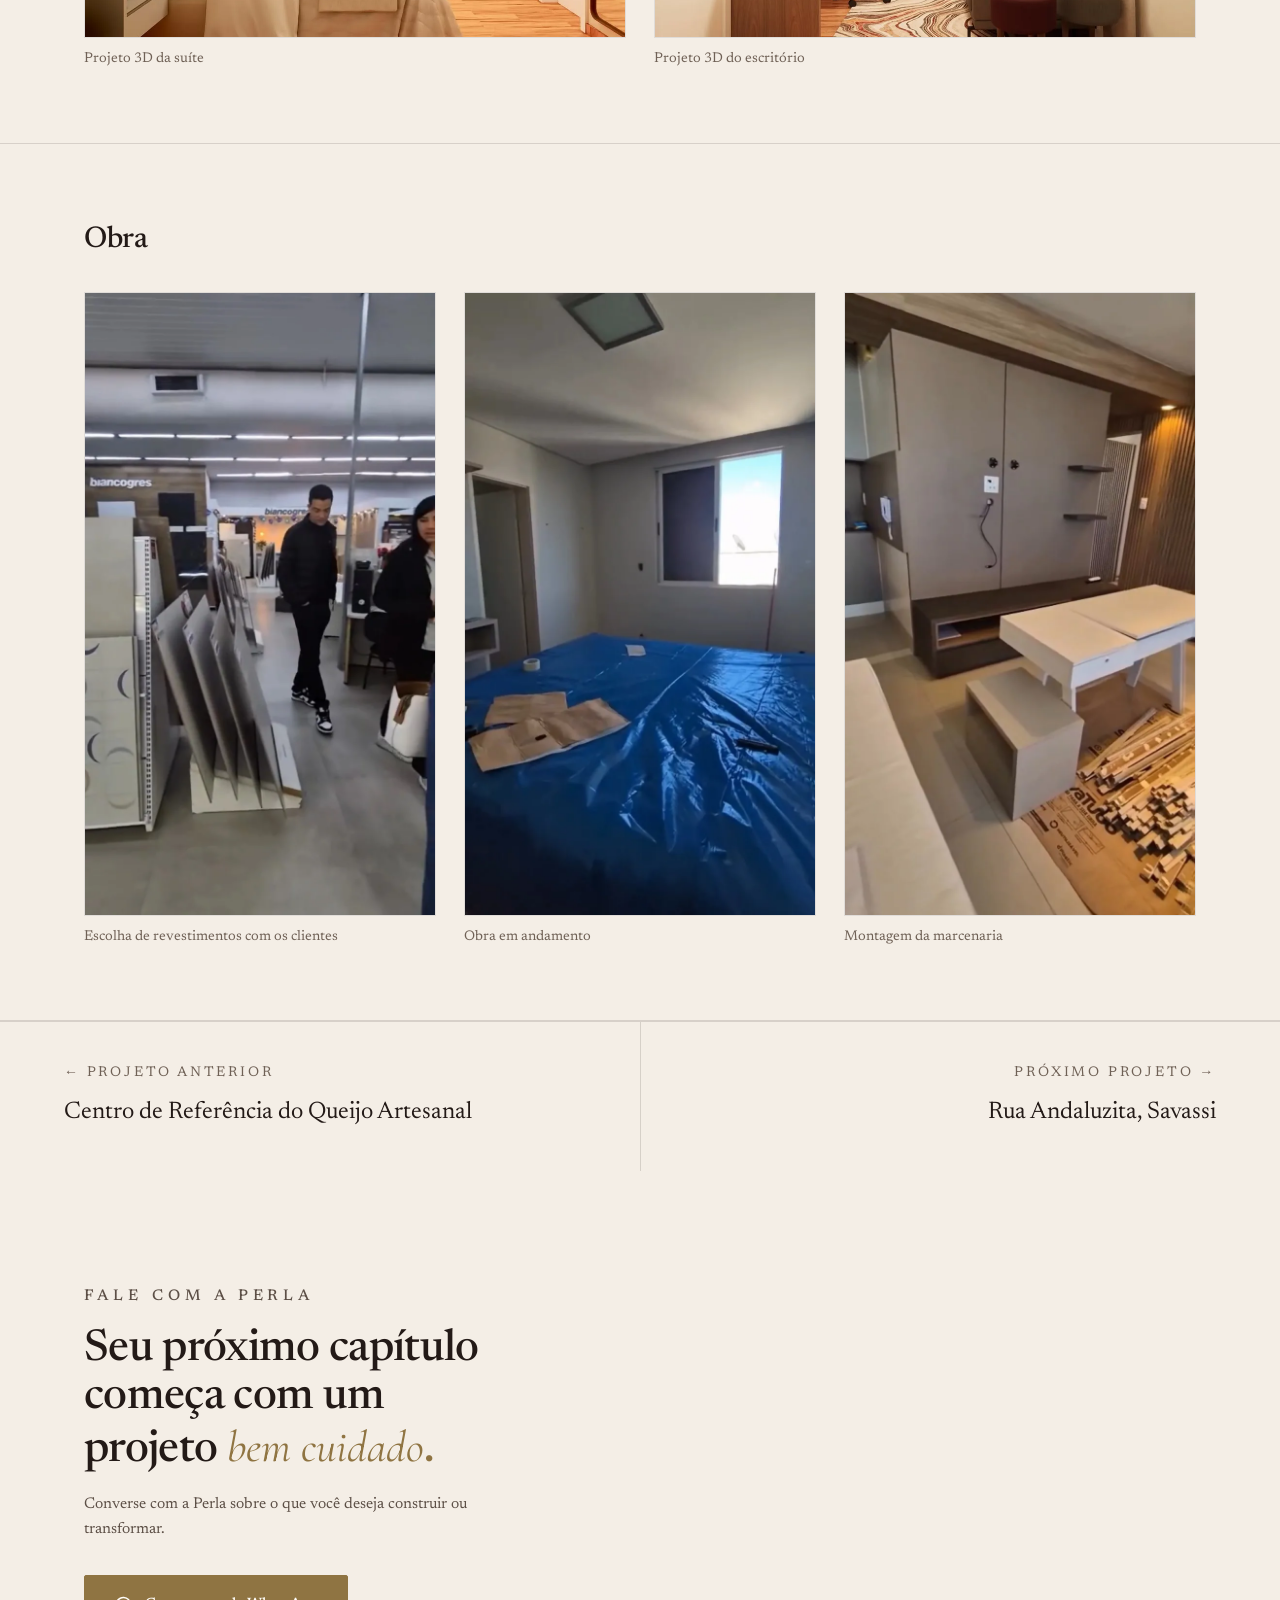
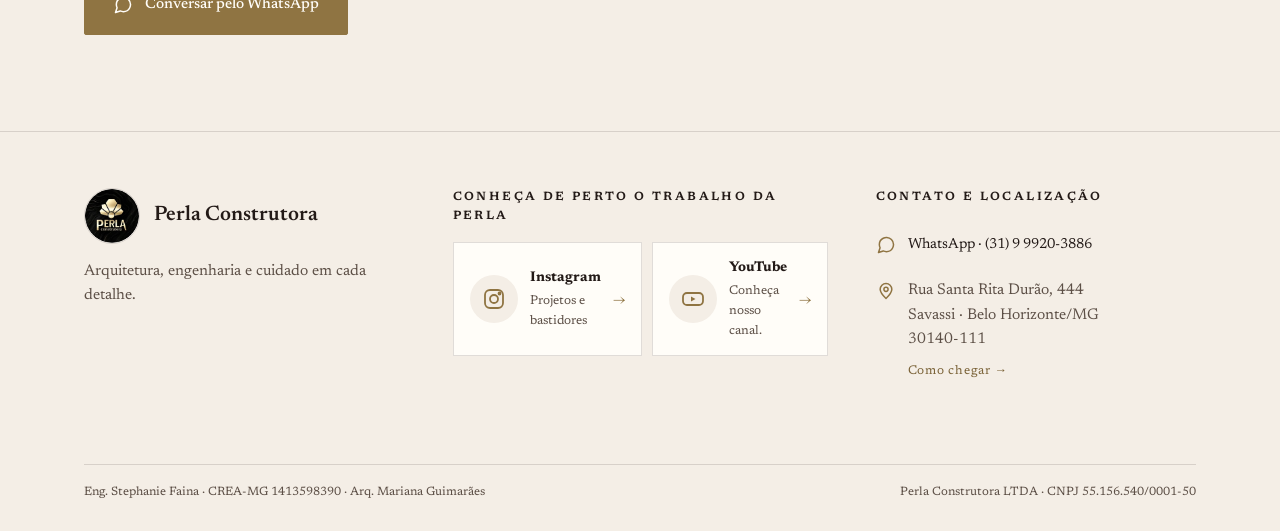
==== commit aaae6661: "Publica pendências do redesign: hero definitivo, abas do Método, filtro de portfólio, comparador ant" ====
--- a/obras/apartamento-110m2-buritis/index.html
+++ b/obras/apartamento-110m2-buritis/index.html
@@ -13,7 +13,18 @@
 <link rel="preconnect" href="https://fonts.gstatic.com" crossorigin>
 <link rel="stylesheet" href="https://fonts.googleapis.com/css2?family=Cormorant+Garamond:ital,wght@1,400;1,500&family=Newsreader:ital,opsz,wght@0,6..72,400;0,6..72,500;0,6..72,600;1,6..72,400&display=swap">
 <link rel="stylesheet" href="../../assets/css/obra.css">
-<noscript><style>[data-reveal]{opacity:1 !important;transform:none !important}</style></noscript>
+<noscript><style>
+[data-reveal]{opacity:1 !important;transform:none !important}
+.comp-slider{display:none}
+.comp-frame{aspect-ratio:auto !important;display:flex !important;flex-wrap:wrap;gap:0}
+.comp-frame img{position:static !important;clip-path:none !important;width:50% !important;height:auto !important}
+.comp-antes{order:1}
+.comp-depois{order:2}
+.comp-handle{display:none}
+.comp-label{position:static !important;display:block !important;text-align:center;width:50%}
+.comp-label-antes{order:3}
+.comp-label-depois{order:4}
+</style></noscript>
 </head>
 <body class="tem-barra-contato">
 <nav class="nav" aria-label="Principal">
@@ -28,7 +39,7 @@
       <li><a href="../../index.html#obras">Obras</a></li>
       <li><a href="../../index.html#quem-somos">Quem somos</a></li>
     </ul>
-    <a class="btn" href="https://wa.me/5531999203886" target="_blank" rel="noopener">Agendar conversa</a>
+    <a class="btn" href="https://wa.me/5531999203886?text=Ol%C3%A1!%20Conheci%20a%20Perla%20pelo%20site%20e%20gostaria%20de%20conversar%20sobre%20o%20projeto%20Apartamento%20de%20110%20m%C2%B2%20em%204%20meses." target="_blank" rel="noopener">Agendar conversa</a>
     <button class="nav-burger" type="button" aria-expanded="false" aria-controls="nav-mobile" aria-label="Abrir menu"><span></span><span></span><span></span></button>
   </div>
 </nav>
@@ -39,7 +50,7 @@
     <li><a href="../../index.html#obras">Obras</a></li>
     <li><a href="../../index.html#quem-somos">Quem somos</a></li>
   </ul>
-  <a class="btn solid" href="https://wa.me/5531999203886" target="_blank" rel="noopener">Agendar conversa <span class="arr">→</span></a>
+  <a class="btn solid" href="https://wa.me/5531999203886?text=Ol%C3%A1!%20Conheci%20a%20Perla%20pelo%20site%20e%20gostaria%20de%20conversar%20sobre%20o%20projeto%20Apartamento%20de%20110%20m%C2%B2%20em%204%20meses." target="_blank" rel="noopener">Agendar conversa <span class="arr">→</span></a>
 </div>
 
 <header class="obra-topo">
@@ -66,7 +77,7 @@
         <h2>Antes</h2>
         <div class="etapa-grid cols-1">
         <figure data-lightbox-index="0">
-          <span class="frame"><picture><source srcset="../../projetos/05-apartamento-110m2-buritis/01-antes-suite-antes-da-reforma.webp" type="image/webp"><img src="../../projetos/05-apartamento-110m2-buritis/01-antes-suite-antes-da-reforma.jpg" alt="Apartamento de 110 m² em 4 meses — Suíte antes da reforma" width="720" height="400" loading="lazy"></picture></span>
+          <span class="frame"><picture><source srcset="../../projetos/05-apartamento-110m2-buritis/01-antes-suite-antes-da-reforma.webp" type="image/webp"><img src="../../projetos/05-apartamento-110m2-buritis/01-antes-suite-antes-da-reforma.jpg" alt="Apartamento de 110 m² em 4 meses — Suíte antes da reforma" width="720" height="400" loading="lazy" tabindex="0" role="button" aria-label="Ampliar: Apartamento de 110 m² em 4 meses — Suíte antes da reforma"></picture></span>
           <figcaption>Suíte antes da reforma</figcaption>
         </figure>
         </div>
@@ -78,11 +89,11 @@
         <h2>Projeto</h2>
         <div class="etapa-grid cols-2">
         <figure data-lightbox-index="1">
-          <span class="frame"><span class="selo">Imagem 3D do projeto</span><picture><source srcset="../../projetos/05-apartamento-110m2-buritis/02-projeto-projeto-3d-da-suite.webp" type="image/webp"><img src="../../projetos/05-apartamento-110m2-buritis/02-projeto-projeto-3d-da-suite.jpg" alt="Apartamento de 110 m² em 4 meses — Projeto 3D da suíte" width="1080" height="608" loading="eager" fetchpriority="high"></picture></span>
+          <span class="frame"><span class="selo">Imagem 3D do projeto</span><picture><source srcset="../../projetos/05-apartamento-110m2-buritis/02-projeto-projeto-3d-da-suite.webp" type="image/webp"><img src="../../projetos/05-apartamento-110m2-buritis/02-projeto-projeto-3d-da-suite.jpg" alt="Apartamento de 110 m² em 4 meses — Projeto 3D da suíte" width="1080" height="608" loading="eager" fetchpriority="high" tabindex="0" role="button" aria-label="Ampliar: Apartamento de 110 m² em 4 meses — Projeto 3D da suíte"></picture></span>
           <figcaption>Projeto 3D da suíte</figcaption>
         </figure>
         <figure data-lightbox-index="2">
-          <span class="frame"><span class="selo">Imagem 3D do projeto</span><picture><source srcset="../../projetos/05-apartamento-110m2-buritis/03-projeto-projeto-3d-do-escritorio.webp" type="image/webp"><img src="../../projetos/05-apartamento-110m2-buritis/03-projeto-projeto-3d-do-escritorio.jpg" alt="Apartamento de 110 m² em 4 meses — Projeto 3D do escritório" width="1080" height="608" loading="lazy"></picture></span>
+          <span class="frame"><span class="selo">Imagem 3D do projeto</span><picture><source srcset="../../projetos/05-apartamento-110m2-buritis/03-projeto-projeto-3d-do-escritorio.webp" type="image/webp"><img src="../../projetos/05-apartamento-110m2-buritis/03-projeto-projeto-3d-do-escritorio.jpg" alt="Apartamento de 110 m² em 4 meses — Projeto 3D do escritório" width="1080" height="608" loading="lazy" tabindex="0" role="button" aria-label="Ampliar: Apartamento de 110 m² em 4 meses — Projeto 3D do escritório"></picture></span>
           <figcaption>Projeto 3D do escritório</figcaption>
         </figure>
         </div>
@@ -94,20 +105,22 @@
         <h2>Obra</h2>
         <div class="etapa-grid cols-3">
         <figure data-lightbox-index="3">
-          <span class="frame"><picture><source srcset="../../projetos/05-apartamento-110m2-buritis/04-obra-escolha-de-revestimentos-com-os-clientes.webp" type="image/webp"><img src="../../projetos/05-apartamento-110m2-buritis/04-obra-escolha-de-revestimentos-com-os-clientes.jpg" alt="Apartamento de 110 m² em 4 meses — Escolha de revestimentos com os clientes" width="720" height="1280" loading="lazy"></picture></span>
+          <span class="frame"><picture><source srcset="../../projetos/05-apartamento-110m2-buritis/04-obra-escolha-de-revestimentos-com-os-clientes.webp" type="image/webp"><img src="../../projetos/05-apartamento-110m2-buritis/04-obra-escolha-de-revestimentos-com-os-clientes.jpg" alt="Apartamento de 110 m² em 4 meses — Escolha de revestimentos com os clientes" width="720" height="1280" loading="lazy" tabindex="0" role="button" aria-label="Ampliar: Apartamento de 110 m² em 4 meses — Escolha de revestimentos com os clientes"></picture></span>
           <figcaption>Escolha de revestimentos com os clientes</figcaption>
         </figure>
         <figure data-lightbox-index="4">
-          <span class="frame"><picture><source srcset="../../projetos/05-apartamento-110m2-buritis/05-obra-obra-em-andamento.webp" type="image/webp"><img src="../../projetos/05-apartamento-110m2-buritis/05-obra-obra-em-andamento.jpg" alt="Apartamento de 110 m² em 4 meses — Obra em andamento" width="720" height="1280" loading="lazy"></picture></span>
+          <span class="frame"><picture><source srcset="../../projetos/05-apartamento-110m2-buritis/05-obra-obra-em-andamento.webp" type="image/webp"><img src="../../projetos/05-apartamento-110m2-buritis/05-obra-obra-em-andamento.jpg" alt="Apartamento de 110 m² em 4 meses — Obra em andamento" width="720" height="1280" loading="lazy" tabindex="0" role="button" aria-label="Ampliar: Apartamento de 110 m² em 4 meses — Obra em andamento"></picture></span>
           <figcaption>Obra em andamento</figcaption>
         </figure>
         <figure data-lightbox-index="5">
-          <span class="frame"><picture><source srcset="../../projetos/05-apartamento-110m2-buritis/06-obra-montagem-da-marcenaria.webp" type="image/webp"><img src="../../projetos/05-apartamento-110m2-buritis/06-obra-montagem-da-marcenaria.jpg" alt="Apartamento de 110 m² em 4 meses — Montagem da marcenaria" width="720" height="1280" loading="lazy"></picture></span>
+          <span class="frame"><picture><source srcset="../../projetos/05-apartamento-110m2-buritis/06-obra-montagem-da-marcenaria.webp" type="image/webp"><img src="../../projetos/05-apartamento-110m2-buritis/06-obra-montagem-da-marcenaria.jpg" alt="Apartamento de 110 m² em 4 meses — Montagem da marcenaria" width="720" height="1280" loading="lazy" tabindex="0" role="button" aria-label="Ampliar: Apartamento de 110 m² em 4 meses — Montagem da marcenaria"></picture></span>
           <figcaption>Montagem da marcenaria</figcaption>
         </figure>
         </div>
       </div>
     </section>
+
+
 
 <nav class="obra-prox" aria-label="Outros projetos">
   <a href="../centro-referencia-queijo-artesanal/index.html"><span class="lbl">← Projeto anterior</span><span class="tt">Centro de Referência do Queijo Artesanal</span></a>
@@ -216,6 +229,7 @@
 </script>
 <script>
 // Lightbox — tela cheia, setas + teclado, Esc fecha, contador "n / total", legenda e etapa.
+// Ao fechar, o foco volta pra miniatura que abriu a foto (nunca some pro topo da página).
 (function () {
   var fotos = JSON.parse(document.getElementById('fotos-data').textContent);
   var lb = document.getElementById('lightbox');
@@ -224,6 +238,7 @@
   var etapaEl = document.getElementById('lightbox-etapa');
   var contador = document.getElementById('lightbox-contador');
   var atual = 0;
+  var gatilho = null;
 
   function mostrar(i) {
     atual = (i + fotos.length) % fotos.length;
@@ -234,12 +249,29 @@
     etapaEl.textContent = f.etapa;
     contador.textContent = (atual + 1) + ' / ' + fotos.length;
   }
-  function abrir(i) { mostrar(i); lb.classList.add('open'); document.body.classList.add('nav-open', 'esconder-barra-contato'); }
-  function fechar() { lb.classList.remove('open'); document.body.classList.remove('nav-open', 'esconder-barra-contato'); }
+  function abrir(i, origem) {
+    gatilho = origem || null;
+    mostrar(i);
+    lb.classList.add('open');
+    document.body.classList.add('nav-open', 'esconder-barra-contato');
+    lb.querySelector('.fechar').focus();
+  }
+  function fechar() {
+    lb.classList.remove('open');
+    document.body.classList.remove('nav-open', 'esconder-barra-contato');
+    if (gatilho) { gatilho.focus(); gatilho = null; }
+  }
 
   document.querySelectorAll('[data-lightbox-index]').forEach(function (fig) {
-    fig.querySelector('img').addEventListener('click', function () {
-      abrir(parseInt(fig.getAttribute('data-lightbox-index'), 10));
+    var alvo = fig.querySelector('img');
+    alvo.addEventListener('click', function () {
+      abrir(parseInt(fig.getAttribute('data-lightbox-index'), 10), alvo);
+    });
+    alvo.addEventListener('keydown', function (e) {
+      if (e.key === 'Enter' || e.key === ' ') {
+        e.preventDefault();
+        abrir(parseInt(fig.getAttribute('data-lightbox-index'), 10), alvo);
+      }
     });
   });
   lb.querySelector('.fechar').addEventListener('click', fechar);
@@ -254,5 +286,17 @@
   });
 })();
 </script>
+<script>
+// Comparador antes/depois: input range nativo (mouse, toque e teclado já funcionam sem código
+// extra) controla quanto da foto "depois" fica visível por cima da foto "antes".
+(function () {
+  var frame = document.getElementById('comp-frame');
+  var slider = document.getElementById('comp-slider');
+  if (!frame || !slider) return;
+  slider.addEventListener('input', function () {
+    frame.style.setProperty('--pos', slider.value + '%');
+  });
+})();
+</script>
 </body>
 </html>
--- a/assets/css/obra.css
+++ b/assets/css/obra.css
@@ -41,7 +41,7 @@
 .wordmark{display:flex;align-items:center;gap:12px}
 .wordmark img{width:40px;height:40px;border-radius:50%;flex:0 0 auto;object-fit:cover}
 .wordmark .txt{display:grid;line-height:1;gap:3px}
-.wordmark b{font-weight:500;font-size:22px;letter-spacing:.14em;background:linear-gradient(180deg,#F3ECD4,var(--ouro) 75%,var(--ouro-deep));-webkit-background-clip:text;background-clip:text;color:transparent}
+.wordmark b{font-weight:600;font-size:22px;letter-spacing:.14em;background:linear-gradient(180deg,var(--ouro-paper-texto),#4A3B24 80%);-webkit-background-clip:text;background-clip:text;color:transparent}
 .wordmark .sub{font-size:10px;letter-spacing:.42em;color:var(--perola-3);text-transform:lowercase}
 .nav ul{display:flex;gap:34px;list-style:none;margin:0;padding:0;font-size:14px;color:var(--perola-2)}
 .nav ul a{transition:color .3s ease}
@@ -89,6 +89,24 @@
 .etapa-bloco:last-of-type{border-bottom:0}
 .etapa-bloco h2{font-size:clamp(22px,2.6vw,30px);margin-bottom:28px}
 
+/* Comparador antes/depois: só existe quando o manifest declara duas fotos da mesma cena
+   (mesmo post, mesmo ângulo) — nunca forçado quando as fotos disponíveis não combinam de verdade. */
+.comparador-secao{padding-block:clamp(40px,6vw,72px);border-bottom:1px solid var(--linha)}
+.comparador-secao h2{font-size:clamp(22px,2.6vw,30px)}
+.comp-legenda-topo{margin-top:12px;color:var(--perola-2);font-size:var(--fs-support);max-width:60ch}
+.comp-frame{position:relative;margin-top:28px;aspect-ratio:3/2;max-width:900px;overflow:hidden;border:1px solid var(--linha);--pos:50%}
+.comp-frame img{position:absolute;inset:0;width:100%;height:100%;object-fit:cover;display:block;-webkit-user-select:none;user-select:none;pointer-events:none}
+.comp-antes{clip-path:inset(0 calc(100% - var(--pos)) 0 0)}
+.comp-handle{position:absolute;top:0;bottom:0;left:var(--pos);width:2px;margin-left:-1px;background:var(--ouro);pointer-events:none}
+.comp-handle::before{content:"";position:absolute;top:50%;left:50%;width:34px;height:34px;border-radius:50%;background:var(--ouro);transform:translate(-50%,-50%)}
+.comp-label{position:absolute;top:16px;padding:5px 12px;font-size:11px;letter-spacing:.08em;text-transform:uppercase;background:rgba(14,13,12,.55);color:#EFE7D6;pointer-events:none}
+.comp-label-antes{left:16px}
+.comp-label-depois{right:16px}
+.comp-slider{width:100%;max-width:900px;display:block;margin:18px 0 0;appearance:none;height:4px;background:var(--linha-2);border-radius:999px;outline-offset:6px}
+.comp-slider::-webkit-slider-thumb{appearance:none;width:22px;height:22px;border-radius:50%;background:var(--ouro);border:3px solid var(--onix);cursor:ew-resize}
+.comp-slider::-moz-range-thumb{width:22px;height:22px;border-radius:50%;background:var(--ouro);border:3px solid var(--onix);cursor:ew-resize}
+@media (max-width:600px){.comp-label{top:10px;font-size:10px;padding:4px 9px}}
+
 /* Grade responsiva real: até 3 colunas no desktop, 2 no tablet, 1 no celular — número de colunas
    por bloco nunca passa do número de fotos daquele bloco (uma foto sozinha não fica esticada numa
    grade de 3, nem encolhida numa coluna estreita cercada de vazio). `cols-N` é calculado no gerador
@@ -103,6 +121,7 @@
 .etapa-grid figure{margin:0}
 .etapa-grid .frame{position:relative;background:var(--onix-2);border:1px solid var(--linha);display:block}
 .etapa-grid img{width:100%;height:auto;cursor:zoom-in;display:block}
+.etapa-grid img:focus-visible{outline:2px solid var(--ouro);outline-offset:-2px}
 .etapa-grid figcaption{margin-top:10px;font-size:var(--fs-meta);color:var(--perola-3)}
 .selo{position:absolute;top:12px;left:12px;z-index:2;background:rgba(14,13,12,.86);border:1px solid var(--ouro);color:var(--ouro);font-size:10px;letter-spacing:.2em;text-transform:uppercase;padding:6px 10px}
 .selo.entregue{left:auto;right:12px;border-color:var(--linha-2);color:var(--perola-2)}
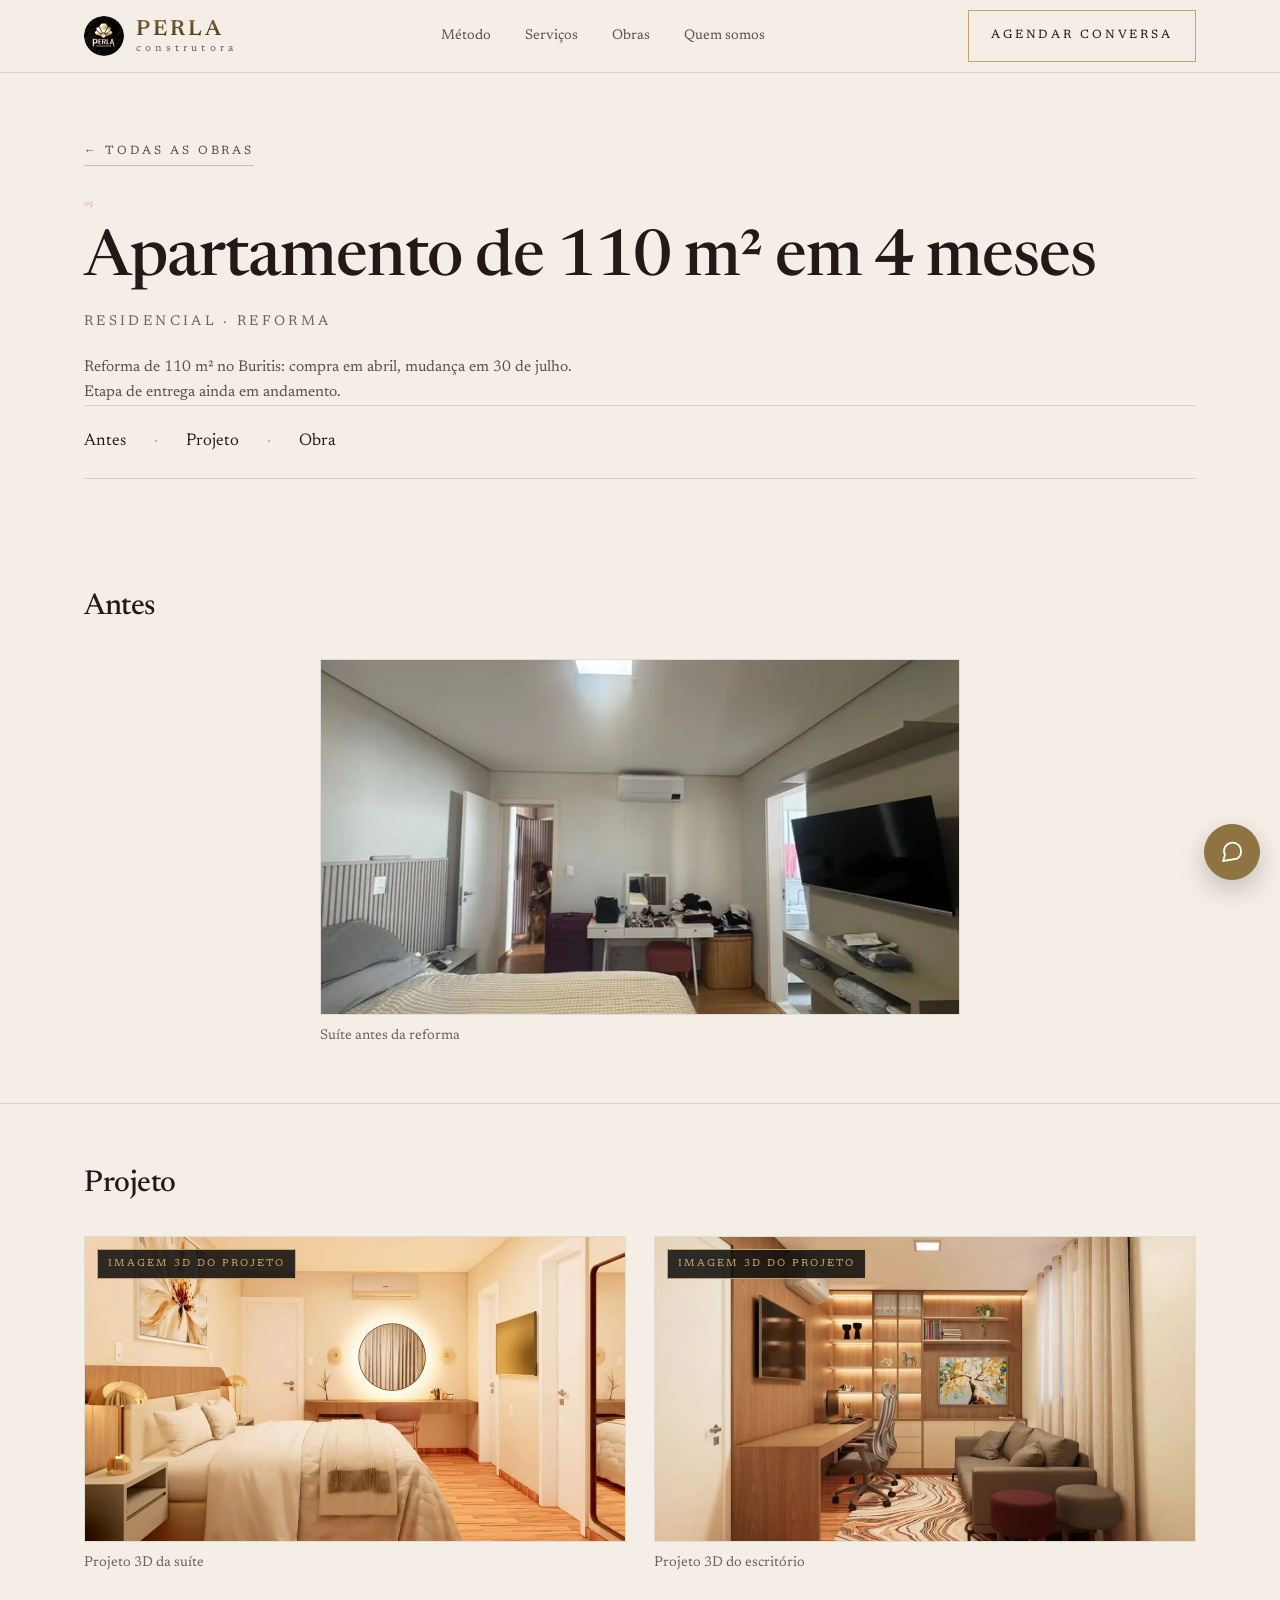
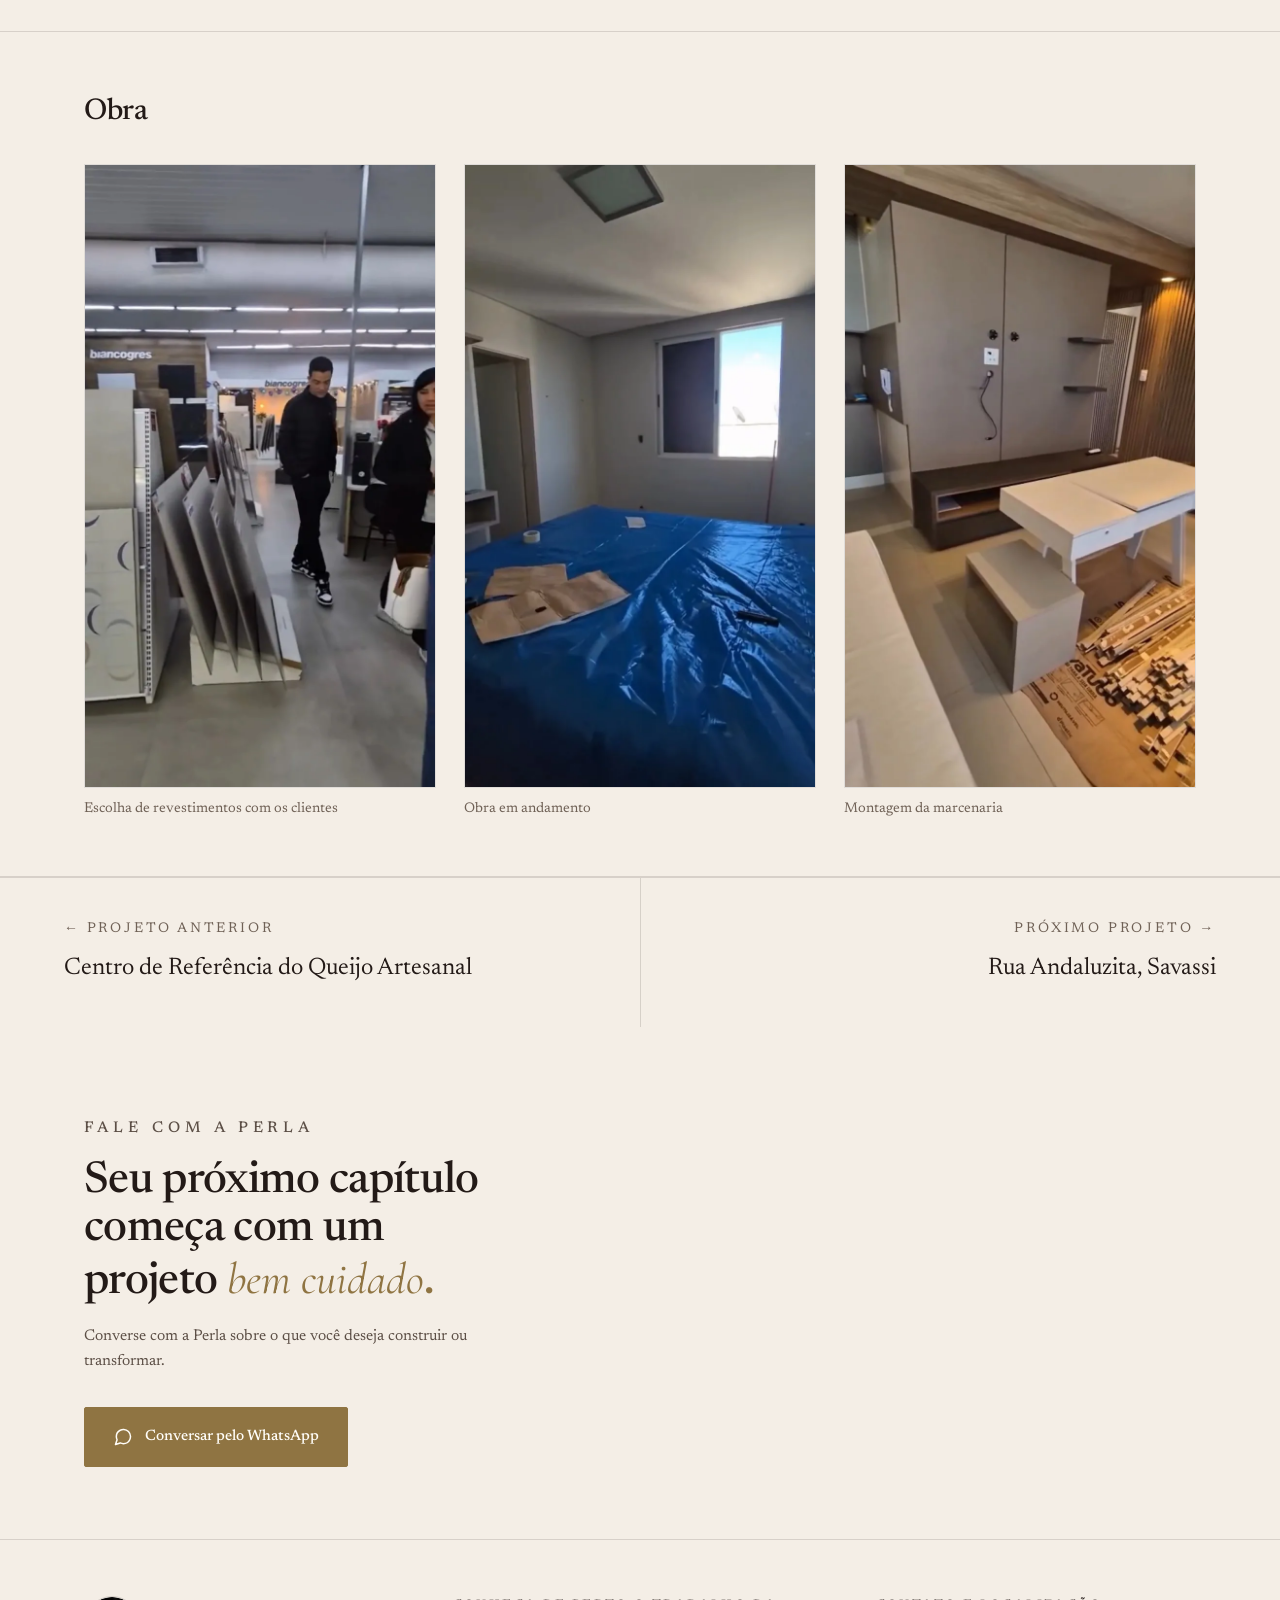
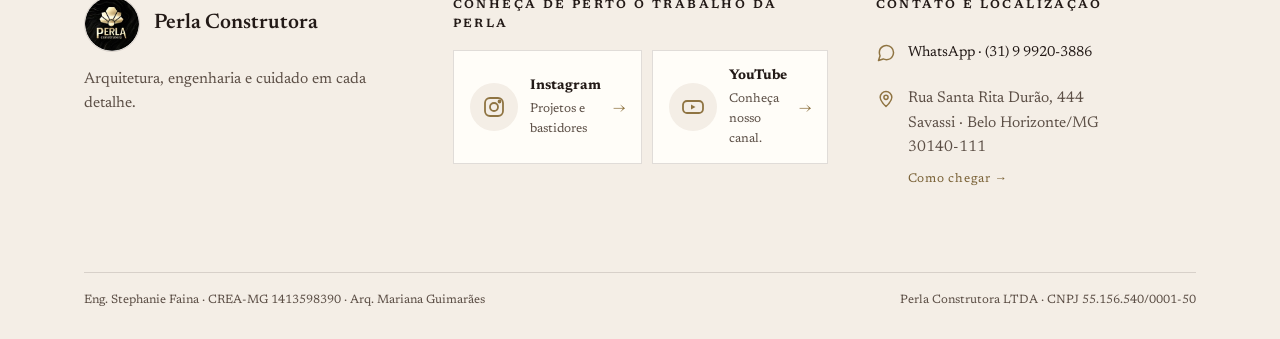
==== commit 195b3be1: "Publica o Assistente Perla (widget de pré-atendimento) Espelha o estado aprovado do repositório de d" ====
--- a/obras/apartamento-110m2-buritis/index.html
+++ b/obras/apartamento-110m2-buritis/index.html
@@ -25,6 +25,7 @@
 .comp-label-antes{order:3}
 .comp-label-depois{order:4}
 </style></noscript>
+<link rel="stylesheet" href="../../assets/css/assistant.css">
 </head>
 <body class="tem-barra-contato">
 <nav class="nav" aria-label="Principal">
@@ -298,5 +299,6 @@
   });
 })();
 </script>
+<script src="../../assets/js/assistant.js" defer></script>
 </body>
 </html>
--- a/assets/css/obra.css
+++ b/assets/css/obra.css
@@ -69,7 +69,7 @@
 @media (max-width:480px){.nav .btn{padding:11px 14px;font-size:10px;letter-spacing:.18em}}
 
 /* ============ TOPO DO PROJETO ============ */
-.obra-topo{padding-block:clamp(48px,8vw,96px) clamp(40px,6vw,64px)}
+.obra-topo{padding-block:clamp(40px,6vw,64px) clamp(32px,5vw,48px)}
 .obra-topo .voltar{display:inline-flex;align-items:center;gap:8px;margin-bottom:28px}
 .obra-topo h1{font-size:clamp(34px,5.4vw,64px);line-height:1.04;margin-top:14px}
 .obra-topo .t{display:block;margin-top:18px;font-size:var(--fs-meta);letter-spacing:.24em;text-transform:uppercase;color:var(--perola-3)}
@@ -85,13 +85,13 @@
 /* Todas as fotos de cada etapa ficam na própria página, sempre visíveis — nada aqui depende de
    clique nem de animação para aparecer (a revelação ao rolar é usada só em outras seções do site,
    nunca na galeria: script lento, bloqueado ou com erro nunca pode deixar uma foto invisível). */
-.etapa-bloco{padding-block:clamp(40px,6vw,72px);border-bottom:1px solid var(--linha);scroll-margin-top:104px}
+.etapa-bloco{padding-block:clamp(40px,5vw,56px);border-bottom:1px solid var(--linha);scroll-margin-top:104px}
 .etapa-bloco:last-of-type{border-bottom:0}
 .etapa-bloco h2{font-size:clamp(22px,2.6vw,30px);margin-bottom:28px}
 
 /* Comparador antes/depois: só existe quando o manifest declara duas fotos da mesma cena
    (mesmo post, mesmo ângulo) — nunca forçado quando as fotos disponíveis não combinam de verdade. */
-.comparador-secao{padding-block:clamp(40px,6vw,72px);border-bottom:1px solid var(--linha)}
+.comparador-secao{padding-block:clamp(40px,5vw,56px);border-bottom:1px solid var(--linha)}
 .comparador-secao h2{font-size:clamp(22px,2.6vw,30px)}
 .comp-legenda-topo{margin-top:12px;color:var(--perola-2);font-size:var(--fs-support);max-width:60ch}
 .comp-frame{position:relative;margin-top:28px;aspect-ratio:3/2;max-width:900px;overflow:hidden;border:1px solid var(--linha);--pos:50%}
@@ -136,7 +136,7 @@
 .etapa-grid.mini figure{flex:0 1 340px;max-width:min(100%,var(--fw,340px))}
 
 /* ============ CTA FINAL ============ */
-.obra-cta{padding-block:clamp(64px,9vw,120px);text-align:center;border-top:1px solid var(--linha)}
+.obra-cta{padding-block:clamp(48px,6vw,72px);text-align:center;border-top:1px solid var(--linha)}
 .obra-cta h2{font-size:clamp(28px,4vw,44px)}
 .obra-cta .btn{margin-top:28px}
 
@@ -167,7 +167,7 @@
 
 /* ============ FAIXA DE CONTATO + RODAPÉ (tema claro — idêntico ao index.html) ============ */
 .paper{background:var(--papel);color:var(--tinta)}
-.cta-contato{text-align:left;padding-block:clamp(56px,8vw,96px)}
+.cta-contato{text-align:left;padding-block:clamp(48px,6vw,72px)}
 .cta-contato h2{font-size:clamp(28px,4vw,44px);line-height:1.1;max-width:16ch;color:var(--tinta)}
 .cta-contato p{color:var(--tinta-2);max-width:48ch;margin-top:18px;font-size:var(--fs-support)}
 .cta-contato .ctas{display:flex;flex-wrap:wrap;gap:20px;align-items:center;margin-top:32px}
--- a/assets/css/assistant.css
+++ b/assets/css/assistant.css
@@ -0,0 +1,103 @@
+/* ============ ASSISTENTE PERLA (widget de pré-atendimento) ============
+   Fluxo guiado determinístico (perguntas/botões/texto livre) que organiza um resumo e monta um
+   link de WhatsApp — não há serviço de IA real por trás (ver assistant.js). Reaproveita os tokens
+   de cor já declarados em :root pelo próprio site (--onix/--perola/--ouro/--linha-p etc.), então
+   funciona igual na home (tema claro) e nas páginas de projeto sem redeclarar nada.
+   z-index: fica sempre abaixo do menu mobile (.nav-mobile, z9) e do lightbox das obras (z50) — se
+   qualquer um dos dois abrir por cima, o widget correspondente é coberto naturalmente. */
+
+.pa-fab{position:fixed;right:20px;bottom:20px;z-index:8;width:56px;height:56px;border-radius:50%;
+  border:1px solid var(--ouro-paper,var(--ouro));background:var(--ouro-paper,var(--ouro));color:#FFFDF8;
+  display:flex;align-items:center;justify-content:center;cursor:pointer;appearance:none;
+  box-shadow:0 10px 26px rgba(35,26,23,.22);transition:transform .2s ease,box-shadow .2s ease}
+.pa-fab:hover{transform:translateY(-2px);box-shadow:0 14px 32px rgba(35,26,23,.28)}
+.pa-fab:focus-visible{outline:2px solid var(--ouro);outline-offset:3px}
+.pa-fab svg{width:24px;height:24px}
+.pa-fab .pa-fab-fechar{display:none}
+.pa-fab[aria-expanded="true"] .pa-fab-abrir{display:none}
+.pa-fab[aria-expanded="true"] .pa-fab-fechar{display:block}
+@media (max-width:640px){.pa-fab{right:16px;bottom:calc(64px + env(safe-area-inset-bottom,0px) + 14px)}}
+body.pa-fab-oculto .pa-fab,body.pa-fab-oculto .pa-invite{display:none}
+
+/* Convite (balão) — mesma âncora do botão, some com um clique em "Começar" ou no × */
+.pa-invite{position:fixed;right:20px;bottom:86px;z-index:8;max-width:272px;background:var(--onix-2,#FFFDF8);
+  border:1px solid var(--linha-p);box-shadow:0 14px 34px rgba(35,26,23,.14);padding:16px 16px 14px;
+  display:none}
+.pa-invite.mostrar{display:block}
+@media (max-width:640px){.pa-invite{right:16px;bottom:calc(64px + env(safe-area-inset-bottom,0px) + 82px);max-width:calc(100vw - 32px)}}
+@media (prefers-reduced-motion:no-preference){
+  .pa-invite.mostrar{animation:pa-surgir .3s cubic-bezier(.2,.7,.1,1) both}
+  @keyframes pa-surgir{from{opacity:0;transform:translateY(8px)}to{opacity:1;transform:none}}
+}
+.pa-invite p{margin:0;font-size:14px;line-height:1.45;color:var(--tinta,var(--perola));font-family:var(--display)}
+.pa-invite-acoes{display:flex;align-items:center;justify-content:space-between;gap:10px;margin-top:12px}
+.pa-invite-comecar{appearance:none;cursor:pointer;border:1px solid var(--ouro-paper,var(--ouro));background:var(--ouro-paper,var(--ouro));
+  color:#FFFDF8;font-size:12px;letter-spacing:.06em;padding:9px 16px;font-family:inherit;font-weight:500}
+.pa-invite-comecar:hover{background:var(--tinta,#332921)}
+.pa-invite-fechar{appearance:none;cursor:pointer;border:0;background:none;color:var(--tinta-2,var(--perola-3));width:32px;height:32px;
+  display:flex;align-items:center;justify-content:center;flex:0 0 auto}
+.pa-invite-fechar svg{width:14px;height:14px}
+.pa-invite button:focus-visible{outline:2px solid var(--ouro);outline-offset:2px}
+
+/* Painel do chat */
+.pa-panel{position:fixed;right:20px;bottom:86px;z-index:8;width:min(376px,calc(100vw - 32px));
+  height:min(560px,calc(100vh - 120px));display:none;flex-direction:column;background:var(--onix-2,#FFFDF8);
+  border:1px solid var(--linha-p);box-shadow:0 20px 50px rgba(35,26,23,.22)}
+.pa-panel.aberto{display:flex}
+@media (max-width:640px){
+  .pa-panel{right:0;left:0;bottom:0;width:100%;height:min(78vh,100dvh - 64px);border-left:0;border-right:0;border-bottom:0}
+}
+.pa-cabecalho{display:flex;align-items:center;gap:10px;padding:14px 16px;border-bottom:1px solid var(--linha-p);flex:0 0 auto}
+.pa-cabecalho .pa-avatar{width:30px;height:30px;border-radius:50%;background:var(--ouro-paper,var(--ouro));color:#FFFDF8;
+  display:flex;align-items:center;justify-content:center;font-family:var(--num);font-style:italic;font-size:15px;flex:0 0 auto}
+.pa-cabecalho .pa-titulos{flex:1 1 auto;min-width:0}
+.pa-cabecalho b{display:block;font-size:14px;color:var(--tinta,var(--perola))}
+.pa-cabecalho span{display:block;font-size:11px;color:var(--tinta-2,var(--perola-3))}
+.pa-acao-topo{appearance:none;cursor:pointer;border:0;background:none;color:var(--tinta-2,var(--perola-3));width:30px;height:30px;
+  display:flex;align-items:center;justify-content:center;flex:0 0 auto}
+.pa-acao-topo:hover{color:var(--tinta,var(--perola))}
+.pa-acao-topo svg{width:15px;height:15px}
+.pa-acao-topo:focus-visible,.pa-quick button:focus-visible,.pa-enviar:focus-visible,.pa-campo textarea:focus-visible{outline:2px solid var(--ouro);outline-offset:2px}
+
+.pa-aviso{flex:0 0 auto;padding:10px 16px;font-size:11px;line-height:1.4;color:var(--tinta-2,var(--perola-3));
+  background:rgba(194,165,110,.08);border-bottom:1px solid var(--linha-p)}
+
+.pa-corpo{flex:1 1 auto;overflow-y:auto;padding:14px 16px;display:flex;flex-direction:column;gap:12px;min-height:0}
+.pa-msg{max-width:86%;font-size:13.5px;line-height:1.5;padding:10px 13px;border:1px solid var(--linha-p)}
+.pa-msg.bot{align-self:flex-start;background:var(--onix,#F4EEE6);color:var(--tinta,var(--perola));border-bottom-left-radius:0}
+.pa-msg.user{align-self:flex-end;background:var(--ouro-paper,var(--ouro));color:#FFFDF8;border-color:transparent;border-bottom-right-radius:0}
+.pa-msg.user *{color:inherit}
+
+.pa-quick{display:flex;flex-wrap:wrap;gap:8px;align-self:flex-start;max-width:100%}
+.pa-quick button{appearance:none;cursor:pointer;font-family:inherit;font-size:12.5px;padding:8px 14px;
+  border:1px solid var(--linha-p);background:#FFFDF8;color:var(--tinta,var(--perola));transition:border-color .2s ease,background-color .2s ease}
+.pa-quick button:hover{border-color:var(--ouro-paper,var(--ouro))}
+.pa-quick button.selecionada{background:var(--ouro-paper,var(--ouro));border-color:var(--ouro-paper,var(--ouro));color:#FFFDF8}
+
+.pa-rodape{flex:0 0 auto;border-top:1px solid var(--linha-p);padding:10px 12px;display:flex;flex-direction:column;gap:8px}
+.pa-nav-rodape{display:flex;align-items:center;justify-content:space-between;gap:8px;flex-wrap:wrap}
+.pa-link-rodape{appearance:none;cursor:pointer;border:0;background:none;font-family:inherit;font-size:11.5px;
+  letter-spacing:.03em;color:var(--ouro-paper-texto,var(--ouro-deep));padding:4px 2px;text-decoration:underline;text-underline-offset:2px}
+.pa-link-rodape:disabled{opacity:.4;cursor:default;text-decoration:none}
+.pa-campo{display:flex;align-items:flex-end;gap:8px}
+.pa-campo label{position:absolute;width:1px;height:1px;overflow:hidden;clip:rect(0 0 0 0);white-space:nowrap}
+.pa-campo textarea{flex:1 1 auto;resize:none;max-height:88px;font-family:inherit;font-size:13.5px;line-height:1.4;
+  padding:9px 12px;border:1px solid var(--linha-p);background:#FFFDF8;color:var(--tinta,var(--perola))}
+.pa-enviar{appearance:none;cursor:pointer;flex:0 0 auto;width:38px;height:38px;border:1px solid var(--ouro-paper,var(--ouro));
+  background:var(--ouro-paper,var(--ouro));color:#FFFDF8;display:flex;align-items:center;justify-content:center}
+.pa-enviar:disabled{opacity:.45;cursor:default}
+.pa-enviar svg{width:15px;height:15px}
+
+/* Resumo final */
+.pa-resumo{border:1px solid var(--linha-p);background:var(--onix,#F4EEE6);padding:12px 14px;font-size:12.5px;
+  line-height:1.65;color:var(--tinta-2,var(--perola-3));white-space:pre-wrap}
+.pa-resumo b{color:var(--tinta,var(--perola))}
+.pa-cta-final{display:flex;flex-direction:column;gap:8px;align-self:stretch}
+.pa-btn-principal{appearance:none;cursor:pointer;text-align:center;font-family:inherit;font-size:13px;font-weight:500;
+  padding:11px 16px;border:1px solid var(--ouro-paper,var(--ouro));background:var(--ouro-paper,var(--ouro));color:#FFFDF8;text-decoration:none;display:block}
+.pa-btn-secundario{appearance:none;cursor:pointer;text-align:center;font-family:inherit;font-size:12.5px;
+  padding:9px 16px;border:1px solid var(--linha-p);background:none;color:var(--tinta,var(--perola))}
+
+@media (prefers-reduced-motion:no-preference){
+  .pa-panel{transition:opacity .2s ease,transform .2s ease}
+}
